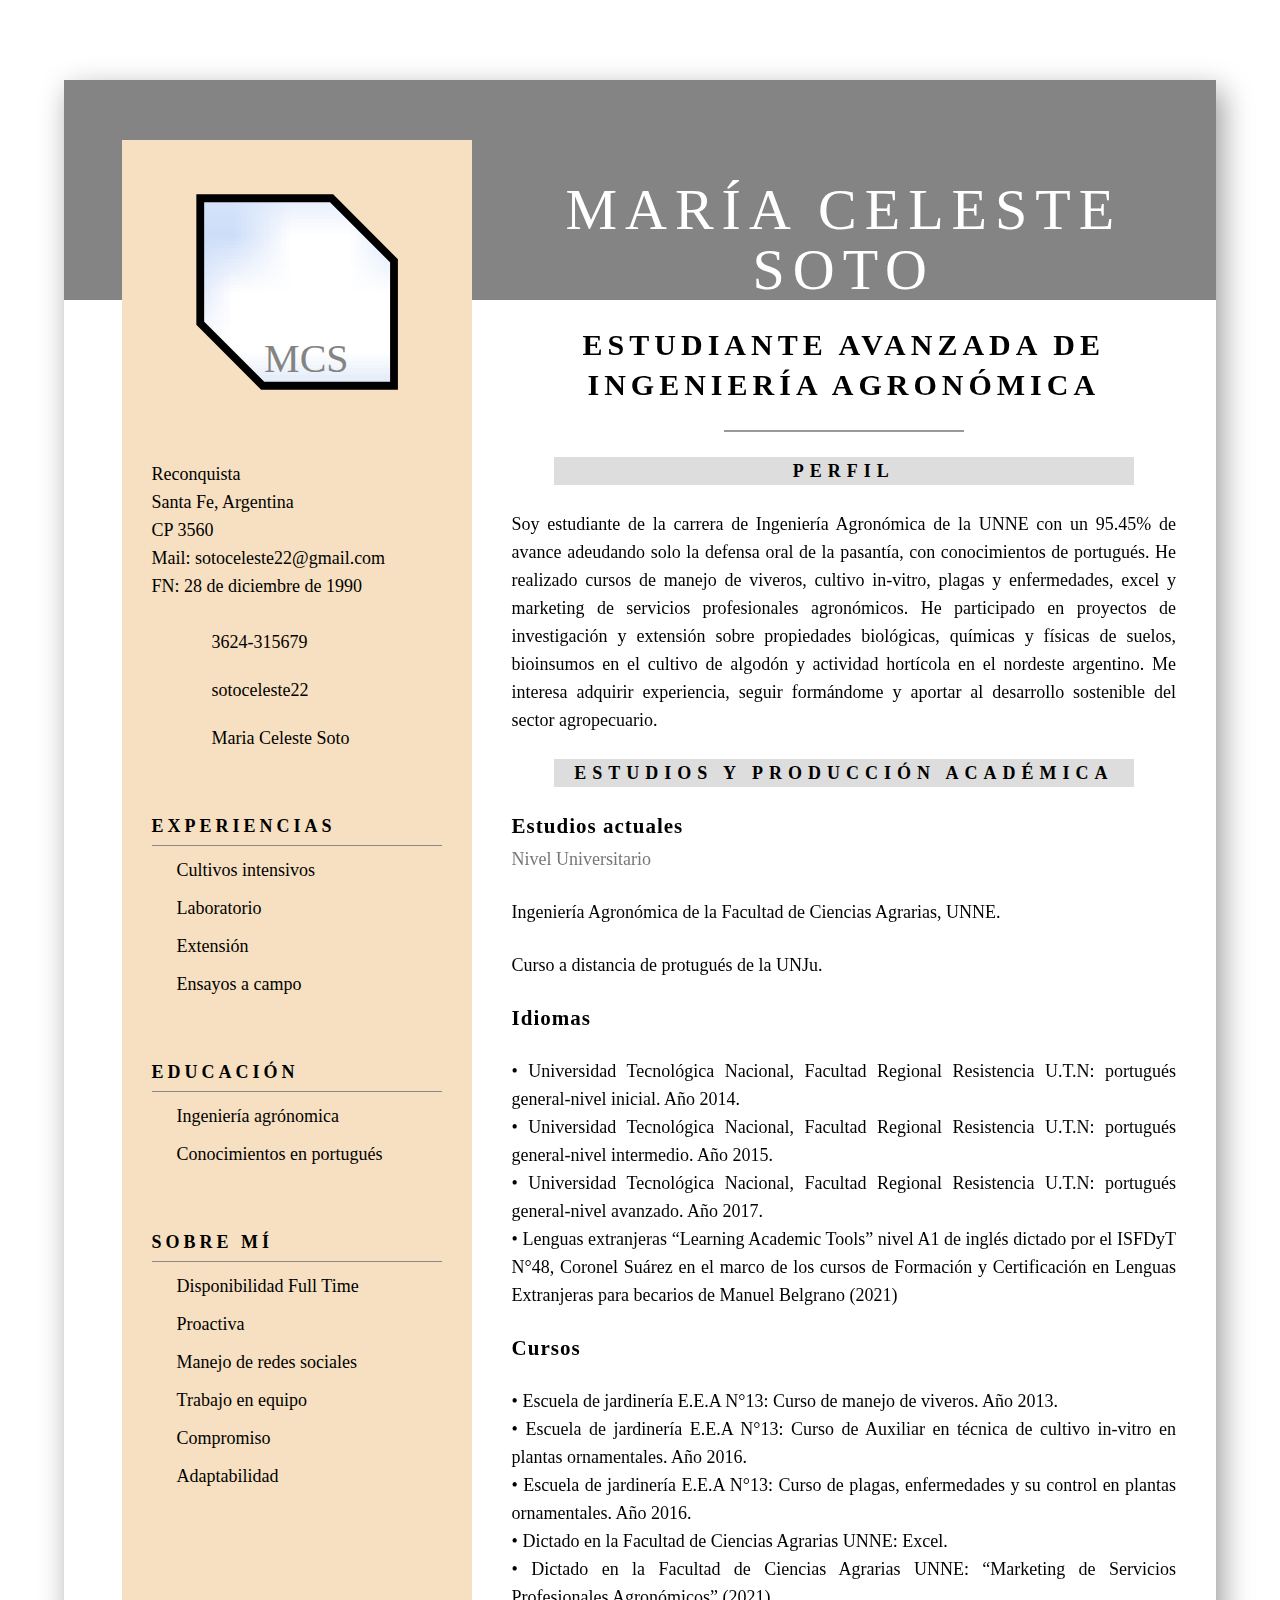
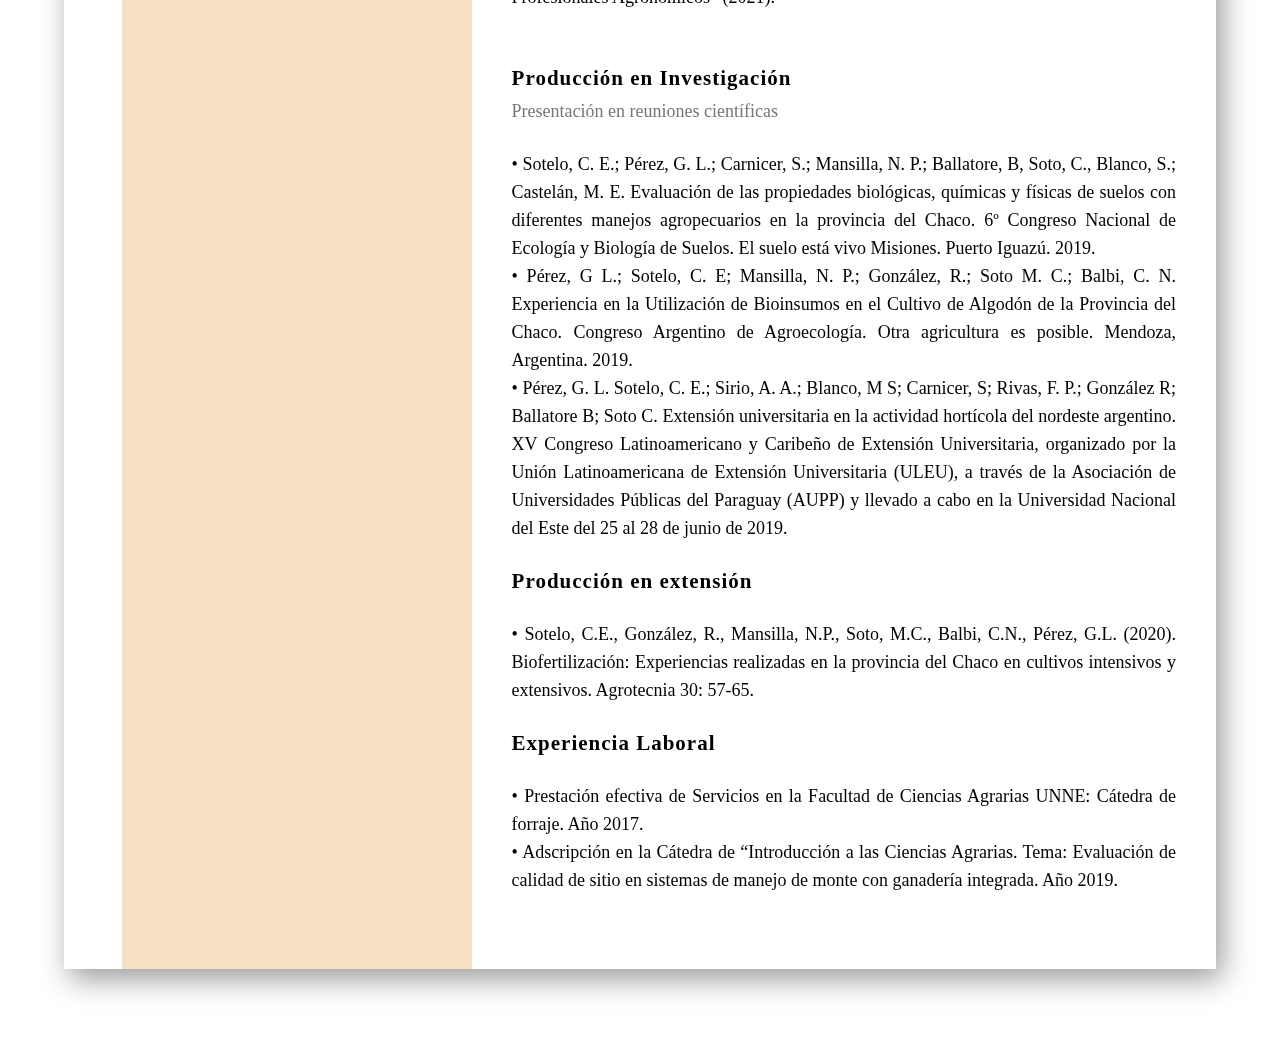
==== index.html @ 14b6e892 "Carga de archivos al repositorio" ====
<!DOCTYPE html>
<!-- saved from url=(0091)https://cdpn.io/cpe/boomboom/index.html?key=index.html-66de5058-b0e8-3764-710e-65d7d4d9cc1a -->
<html lang="en" class=""><head><meta http-equiv="Content-Type" content="text/html; charset=UTF-8">

  
  <title>CV Soto Celeste</title>

  <meta name="robots" content="noindex">

  <link rel="shortcut icon" type="image/x-icon" href="https://cdn1.iconfinder.com/data/icons/provincial-electricity-authority-2/64/engineering_helmet_engineer_profession_construction_and_tools-256.png">
  <link rel="mask-icon" href="https://cpwebassets.codepen.io/assets/favicon/logo-pin-b4b4269c16397ad2f0f7a01bcdf513a1994f4c94b8af2f191c09eb0d601762b1.svg" color="#111">
  <link rel="canonical" href="https://codepen.io/mavrK/pen/PzGvdJ">

  
  
<link rel="stylesheet" href="./reset.min.css">

  <style id="INLINE_PEN_STYLESHEET_ID">
    * {
  box-sizing: border-box;
  transition: 0.35s ease;
}
.rela-block {
  display: block;
  position: relative;
  margin: auto;
  top: ;
  left: ;
  right: ;
  bottom: ;
}
.rela-inline {
  display: inline-block;
  position: relative;
  margin: auto;
  top: ;
  left: ;
  right: ;
  bottom: ;
}
.floated {
  display: inline-block;
  position: relative;
  margin: false;
  top: ;
  left: ;
  right: ;
  bottom: ;
  float: left;
}
.abs-center {
  display: false;
  position: absolute;
  margin: false;
  top: 50%;
  left: 50%;
  right: false;
  bottom: false;
  transform: translate(-50%, -50%);
  text-align: center;
  width: 88%;
}
body {
  font-family: 'Open Sans';
  font-size: 18px;
  letter-spacing: 0px;
  font-weight: 400;
  line-height: 28px;
  background: url("http://kingofwallpapers.com/leaves/leaves-016.jpg") right no-repeat;
  background-size: cover;
}
body:before {
  content: "";
  display: false;
  position: fixed;
  margin: 0;
  top: 0;
  left: 0;
  right: 0;
  bottom: 0;
  background-color: rgba(255,255,255,0.92);
}
.caps {
  text-transform: uppercase;
}
.justified {
  text-align: justify;
}
p.light {
  color: #777;
}
h2 {
  font-family: 'Open Sans';
  font-size: 30px;
  letter-spacing: 5px;
  font-weight: 600;
  line-height: 40px;
  color: #000;
}
h3 {
  font-family: 'Open Sans';
  font-size: 21px;
  letter-spacing: 1px;
  font-weight: 600;
  line-height: 28px;
  color: #000;
}
.page {
  width: 90%;
  max-width: 1200px;
  margin: 80px auto;
  background-color: #fff;
  box-shadow: 6px 10px 28px 0px rgba(0,0,0,0.4);
}
.top-bar {
  height: 220px;
  background-color: #848484;
  color: #fff;
}
.name {
  display: false;
  position: absolute;
  margin: false;
  top: false;
  left: calc(350px + 5%);
  right: 0;
  bottom: 0;
  height: 120px;
  text-align: center;
  font-family: 'Raleway';
  font-size: 58px;
  letter-spacing: 8px;
  font-weight: 100;
  line-height: 60px;
}
.name div {
  width: 94%;
}
.side-bar {
  display: false;
  position: absolute;
  margin: false;
  top: 60px;
  left: 5%;
  right: false;
  bottom: 0;
  width: 350px;
  background-color: #f7e0c1;
  padding: 320px 30px 50px;
}
.mugshot {
  display: false;
  position: absolute;
  margin: false;
  top: 50px;
  left: 70px;
  right: false;
  bottom: false;
  height: 210px;
  width: 210px;
}
.mugshot .logo {
  margin: -23px;
}
.logo {
  display: false;
  position: absolute;
  margin: false;
  top: 0;
  left: 0;
  right: false;
  bottom: false;
  z-index: 100;
  margin: 0;
  color: #000;
  height: 250px;
  width: 250px;
}
.logo .logo-svg {
  height: 100%;
  width: 100%;
  stroke: #000;
  cursor: pointer;
}
.logo .logo-text {
  display: false;
  position: absolute;
  margin: false;
  top: 65%;
  left: ;
  right: 28%;
  bottom: ;
  cursor: pointer;
  font-family: "Montserrat";
  font-size: 40px;
  letter-spacing: 0px;
  font-weight: 400;
  line-height: 58.333333333333336px;
  color:#848484;
}
.social {
  padding-left: 60px;
  margin-bottom: 20px;
  cursor: pointer;
}
.social:before {
  content: "";
  display: false;
  position: absolute;
  margin: false;
  top: -4px;
  left: 10px;
  right: false;
  bottom: false;
  height: 35px;
  width: 35px;
  background-size: cover !important;
}
.social.instagram:before {
  background: url("https://cdn4.iconfinder.com/data/icons/picons-social/57/38-instagram-2-256.png") center no-repeat;
}
.social.WhatsApp:before {
  background: url("https://cdn4.iconfinder.com/data/icons/picons-social/57/23-whatsapp-2-256.png") center no-repeat;
}
.social.linked-in:before {
  background: url("https://cdn3.iconfinder.com/data/icons/picons-social/57/11-linkedin-256.png") center no-repeat;
}
.side-header {
  font-family: 'Open Sans';
  font-size: 18px;
  letter-spacing: 4px;
  font-weight: 600;
  line-height: 28px;
  margin: 60px auto 10px;
  padding-bottom: 5px;
  border-bottom: 1px solid #888;
}
.list-thing {
  padding-left: 25px;
  margin-bottom: 10px;
}
.content-container {
  margin-right: 0;
  width: calc(95% - 350px);
  padding: 25px 40px 50px;
}
.content-container > * {
  margin: 0 auto 25px;
}
.content-container > h3 {
  margin: 0 auto 5px;
}
.content-container > p.long-margin {
  margin: 0 auto 50px;
}
.title {
  width: 80%;
  text-align: center;
}
.separator {
  width: 240px;
  height: 2px;
  background-color: #999;
}
.greyed {
  background-color: #ddd;
  width: 100%;
  max-width: 580px;
  text-align: center;
  font-family: 'Open Sans';
  font-size: 18px;
  letter-spacing: 6px;
  font-weight: 600;
  line-height: 28px;
}
@media screen and (max-width: 1150px) {
  .name {
    color: #fff;
    font-family: 'Raleway';
    font-size: 38px;
    letter-spacing: 6px;
    font-weight: 100;
    line-height: 48px;
  }
}

  </style>

  
<script src="./iframeConsoleRunner-6bce046e7128ddf9391ccf7acbecbf7ce0cbd7b6defbeb2e217a867f51485d25.js.descarga"></script>
<script src="./iframeRefreshCSS-44fe83e49b63affec96918c9af88c0d80b209a862cf87ac46bc933074b8c557d.js.descarga"></script>
<script src="./iframeRuntimeErrors-4f205f2c14e769b448bcf477de2938c681660d5038bc464e3700256713ebe261.js.descarga"></script>
</head>

<body>
  <!-- FONTS -->
<link href="./css" rel="stylesheet" type="text/css">
<link href="./css(1)" rel="stylesheet" type="text/css">
<link href="./css(2)" rel="stylesheet" type="text/css">

<!-- PAGE STUFF -->
<div class="rela-block page">
    <div class="rela-block top-bar">
        <div class="caps name"><div class="abs-center">María Celeste Soto</div></div>
    </div>
    <div class="side-bar">
        <div class="mugshot">
            <div class="logo">
                <svg viewBox="0 0 80 80" class="rela-block logo-svg">
                  <defs>
                    <!-- Shared path definition for both the clip path and the rendered frame -->
                    <path id="frame-path" d="M 10 10 L 52 10 L 72 30 L 72 70 L 30 70 L 10 50 Z" stroke-width="2.5" fill="none"></path>
                    
                    <!-- Clipping path used to trim unwanted parts of the image -->
                    <clipPath id="frame-clip">
                      <use xlink:href="#frame-path"/>
                    </clipPath>
                  </defs>                                    
                  <image xlink:href="https://lh3.googleusercontent.com/pw/AIL4fc_VCGMLMxO91oIY7ipNr3IX1RSGof-NWBEEXBBclyxEpnQohpBBoKDKeJiX0Zosqd-iY9bjq92kySRo_44Vyw8hzIs9rQaY6sordCReHBe0UpFfBoItEORDHcNeMznGfMvWJ95zpdIHOPg_yZb9r0kubQ=w833-h625-s-no?authuser=0"
                  x="-45" y="-25" width="260" height="260"
                  preserveAspectRatio="xMidYMid slice"
                  clip-path="url(#frame-clip)"/>

                  <!-- Draw the frame on top of the image -->
                  <use xlink:href="#frame-path" class="frame"/>
                  
                                                                                                                 
                </svg>                
                <p class="logo-text">MCS</p>
            </div>
        </div>
        <p>Reconquista</p>
        <p>Santa Fe, Argentina</p>
        <p>CP 3560</p>
        <p>Mail: sotoceleste22@gmail.com</p>
        <p>FN: 28 de diciembre de 1990</p><br>
        <p class="rela-block social WhatsApp">3624-315679</p>
        <p class="rela-block social instagram">sotoceleste22</p>
        <p class="rela-block social linked-in">Maria Celeste Soto</p>
        <p class="rela-block caps side-header">Experiencias</p>
        <p class="rela-block list-thing">Cultivos intensivos</p>
        <p class="rela-block list-thing">Laboratorio</p>
        <p class="rela-block list-thing">Extensión</p>
        <p class="rela-block list-thing">Ensayos a campo</p>
        <p class="rela-block caps side-header">Educación</p>
        <p class="rela-block list-thing">Ingeniería agrónomica</p>
        <p class="rela-block list-thing">Conocimientos en portugués</p>
        <p class="rela-block caps side-header">Sobre mí</p>
        <p class="rela-block list-thing">Disponibilidad Full Time</p>
        <p class="rela-block list-thing">Proactiva</p>
        <p class="rela-block list-thing">Manejo de redes sociales</p>
        <p class="rela-block list-thing">Trabajo en equipo</p>
        <p class="rela-block list-thing">Compromiso</p>
        <p class="rela-block list-thing">Adaptabilidad</p>

    </div>
    <div class="rela-block content-container">
        <h2 class="rela-block caps title">Estudiante avanzada de Ingeniería Agronómica</h2>
        <div class="rela-block separator"></div>
        <div class="rela-block caps greyed">Perfil</div>
        <p class="justified">Soy estudiante de la carrera de Ingeniería Agronómica de la UNNE con un 95.45% de avance
          adeudando solo la defensa oral de la pasantía, con conocimientos de portugués. He realizado cursos de manejo 
          de viveros, cultivo in-vitro, plagas y enfermedades, excel y marketing de servicios profesionales agronómicos. 
          He participado en proyectos de investigación y extensión sobre propiedades biológicas, químicas y físicas 
          de suelos, bioinsumos en el cultivo de algodón y actividad hortícola en el nordeste argentino. 
          Me interesa adquirir experiencia, seguir formándome y aportar al 
          desarrollo sostenible del sector agropecuario. </p>
        <div class="rela-block caps greyed">Estudios y producción académica</div>

               
        <h3>Estudios actuales</h3>
        <p class="light">Nivel Universitario</p>
        <p class="justified">Ingeniería Agronómica de la  Facultad de Ciencias Agrarias, UNNE.</p>
        <p class="justified">Curso a distancia de protugués de la UNJu.</p>
        
        <h3>Idiomas</h3>
        <p class="light"></p>
        <p class="justified">• Universidad Tecnológica Nacional, Facultad Regional Resistencia U.T.N: portugués general-nivel inicial. Año 2014.<br>
          • Universidad Tecnológica Nacional, Facultad Regional Resistencia U.T.N: portugués general-nivel intermedio. Año 2015.<br>
          • Universidad Tecnológica Nacional, Facultad Regional Resistencia U.T.N: portugués general-nivel avanzado. Año 2017.<br>
          • Lenguas extranjeras “Learning Academic Tools” nivel A1 de inglés dictado por el ISFDyT N°48, Coronel Suárez en el 
          marco de los cursos de Formación y Certificación en Lenguas Extranjeras para becarios de Manuel Belgrano (2021)</p>

        <h3>Cursos</h3>
        <p class="light"></p>
        <p class="justified">• Escuela de jardinería E.E.A N°13: Curso de manejo de viveros. Año 2013. <br>
          • Escuela de jardinería E.E.A N°13: Curso de Auxiliar en técnica de cultivo in-vitro en plantas ornamentales. Año 2016. <br>
          • Escuela de jardinería E.E.A N°13: Curso de plagas, enfermedades y su control en plantas ornamentales. Año 2016. <br>
          •  Dictado en la Facultad de Ciencias Agrarias UNNE: Excel.<br>
          • Dictado en la Facultad de Ciencias Agrarias UNNE: “Marketing de Servicios Profesionales Agronómicos” (2021).<br><br>
          </p>
        <h3>Producción en Investigación</h3>
        <p class="light">Presentación en reuniones científicas</p>
        <p class="justified">• Sotelo, C. E.; Pérez, G. L.; Carnicer, S.; Mansilla, N. P.; Ballatore, B, <b>Soto, C.</b>, Blanco, S.;
          Castelán, M. E. Evaluación de las propiedades biológicas, químicas y físicas de suelos
          con diferentes manejos agropecuarios en la provincia del Chaco. 6º Congreso Nacional
          de Ecología y Biología de Suelos. El suelo está vivo Misiones. Puerto Iguazú. 2019. <br>
          
          • Pérez, G L.; Sotelo, C. E; Mansilla, N. P.; González, R.; <strong>Soto M. C.</strong>; Balbi, C. N. Experiencia
          en la Utilización de Bioinsumos en el Cultivo de Algodón de la Provincia del Chaco.
          Congreso Argentino de Agroecología. Otra agricultura es posible. Mendoza, Argentina.
          2019. <br>

          • Pérez, G. L. Sotelo, C. E.; Sirio, A. A.; Blanco, M S; Carnicer, S; Rivas, F. P.; González R;
          Ballatore B; <b>Soto C</b>. Extensión universitaria en la actividad hortícola del nordeste
          argentino. XV Congreso Latinoamericano y Caribeño de Extensión Universitaria,
          organizado por la Unión Latinoamericana de Extensión Universitaria (ULEU), a través
          de la Asociación de Universidades Públicas del Paraguay (AUPP) y llevado a cabo en la
          Universidad Nacional del Este del 25 al 28 de junio de 2019. <br>
          
        </p>
        <h3>Producción en extensión</h3>
        <p class="light"></p>
        <p class="justified">

          • Sotelo, C.E., González, R., Mansilla, N.P., <b>Soto, M.C.</b>, Balbi, C.N., Pérez, G.L. (2020).
           Biofertilización: Experiencias realizadas en la provincia del Chaco en cultivos intensivos 
           y extensivos. Agrotecnia 30: 57-65.
        </p>

        <h3>Experiencia Laboral</h3>
        <p class="light"></p>
        <p class="justified">• Prestación efectiva de Servicios en la Facultad de Ciencias Agrarias UNNE: 
          Cátedra de forraje. Año 2017. <br>
          • Adscripción en la Cátedra de “Introducción a las Ciencias Agrarias. 
          Tema: Evaluación de calidad de sitio en sistemas de manejo de monte con ganadería integrada. Año 2019.
        </p>
    </div>
</div>
  
<script src="./stopExecutionOnTimeout-2c7831bb44f98c1391d6a4ffda0e1fd302503391ca806e7fcc7b9b87197aec26.js.descarga"></script>
<script src="./jquery-2.2.4.min.js.descarga"></script>
  <script src="./pen.js.descarga" crossorigin=""></script>


</body></html>
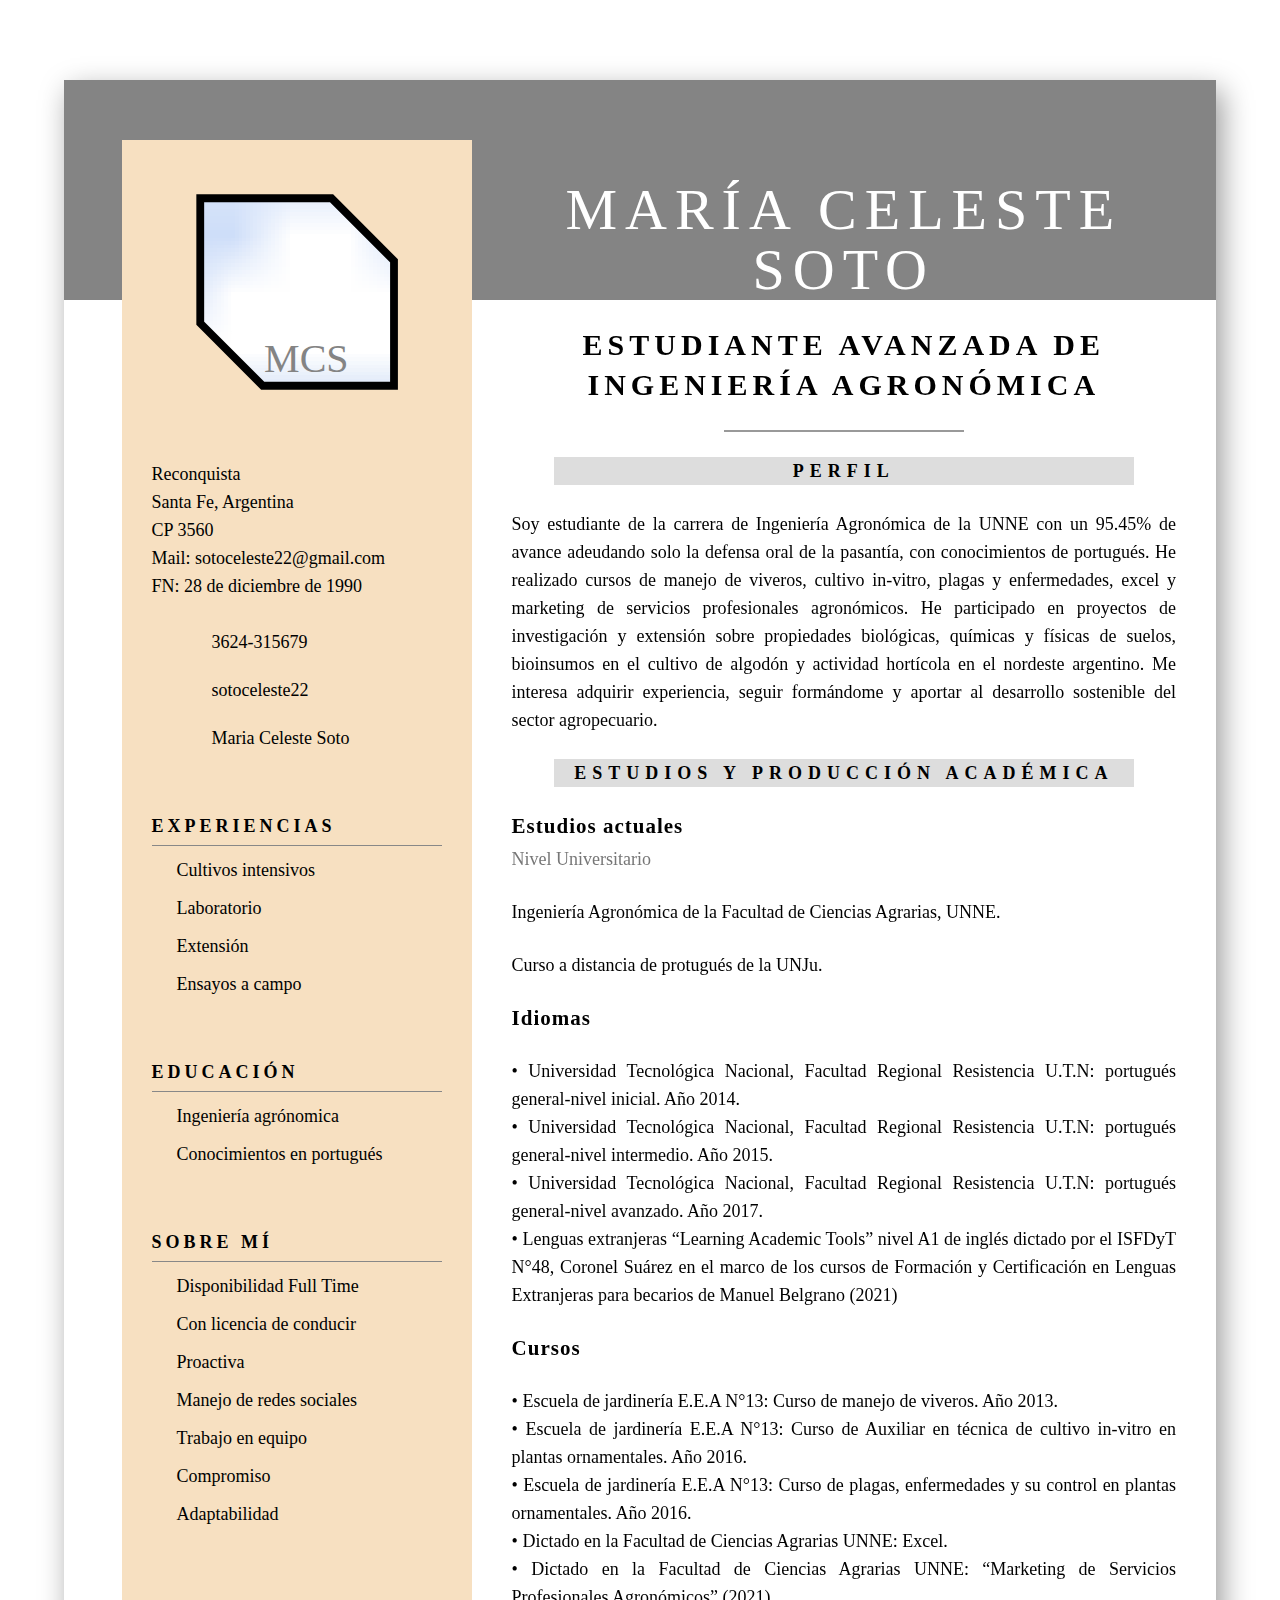
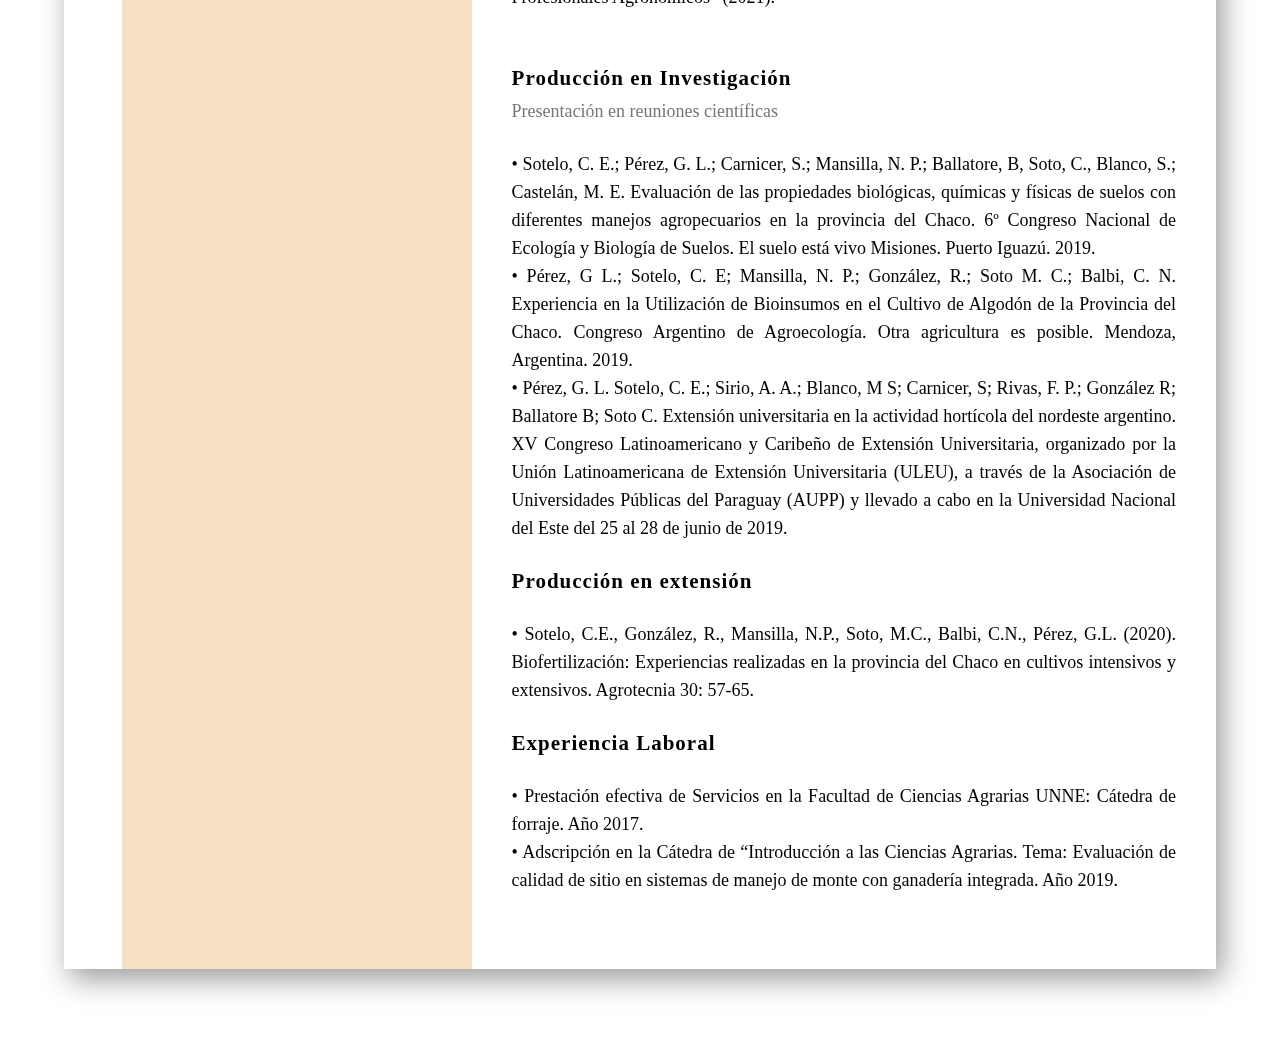
==== commit e5bc715c: "Update index.html" ====
--- a/index.html
+++ b/index.html
@@ -347,6 +347,7 @@
         <p class="rela-block list-thing">Conocimientos en portugués</p>
         <p class="rela-block caps side-header">Sobre mí</p>
         <p class="rela-block list-thing">Disponibilidad Full Time</p>
+        <p class="rela-block list-thing">Con licencia de conducir</p>
         <p class="rela-block list-thing">Proactiva</p>
         <p class="rela-block list-thing">Manejo de redes sociales</p>
         <p class="rela-block list-thing">Trabajo en equipo</p>
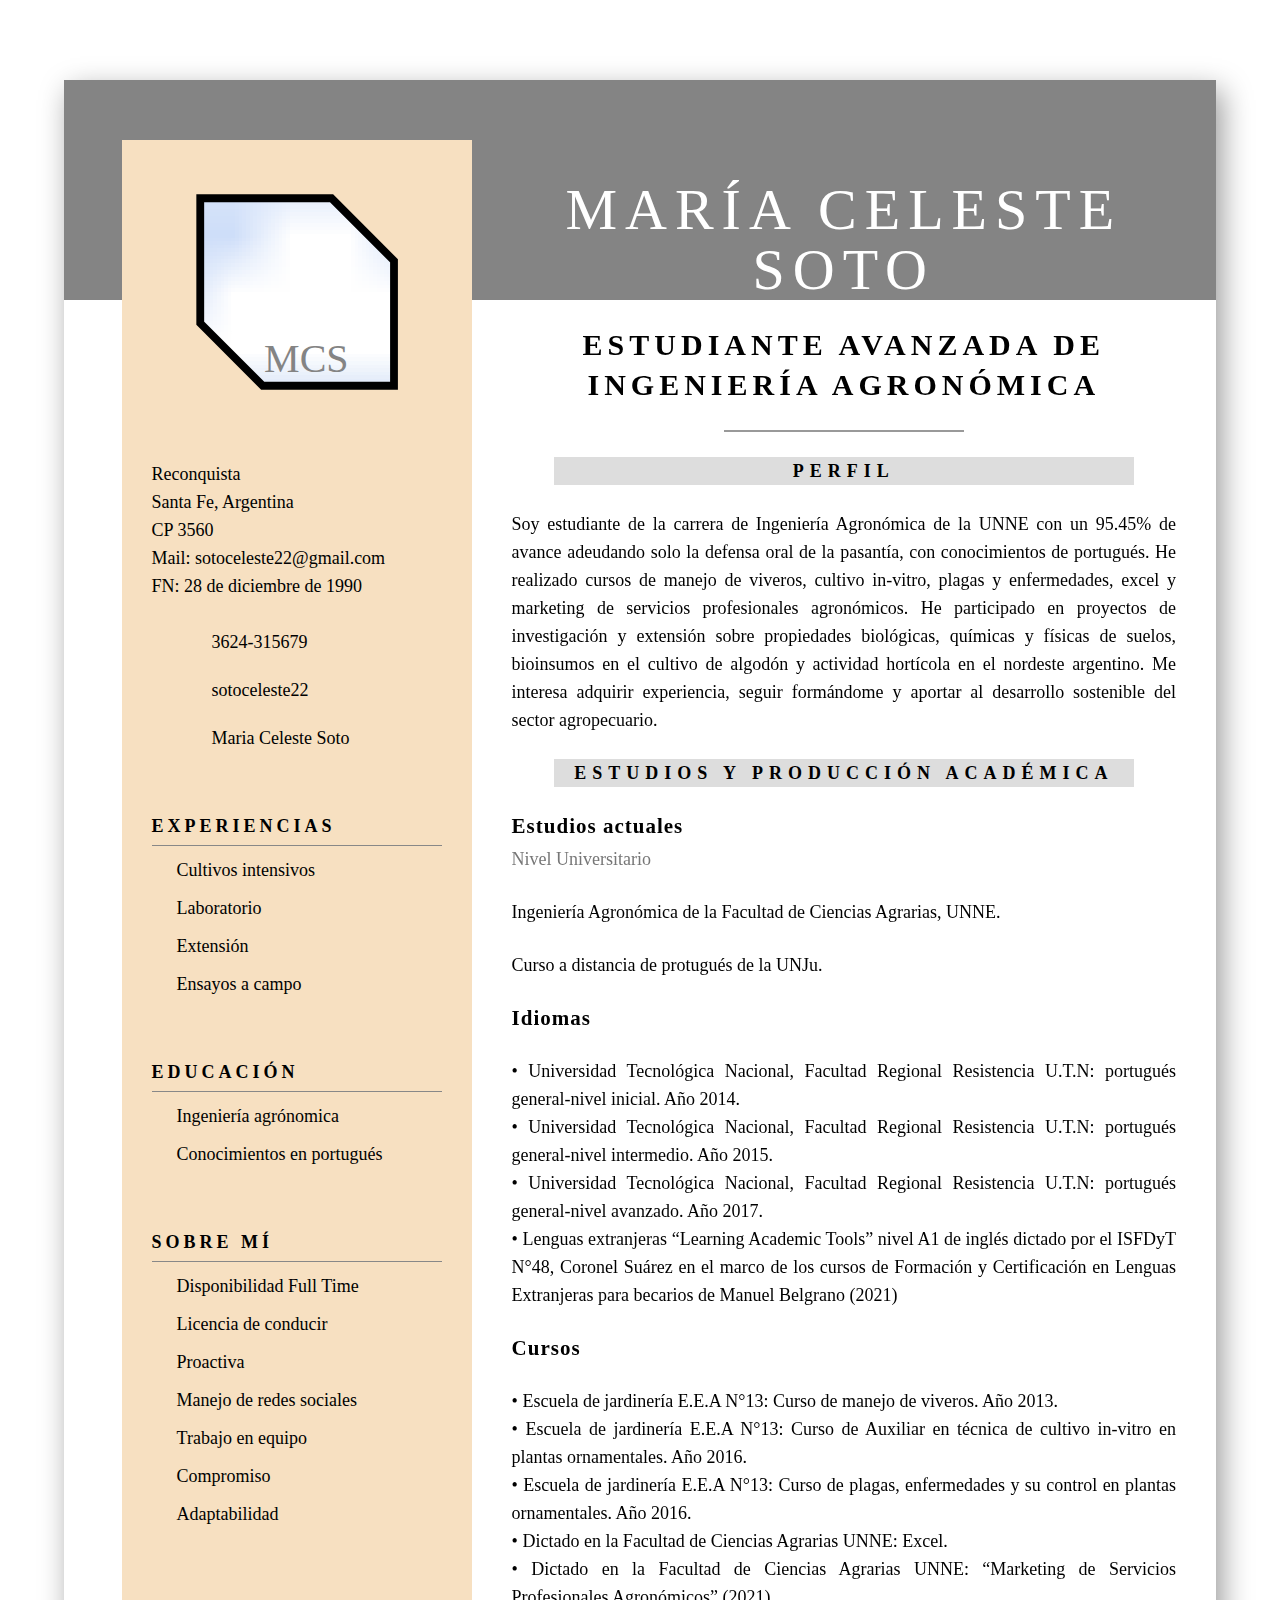
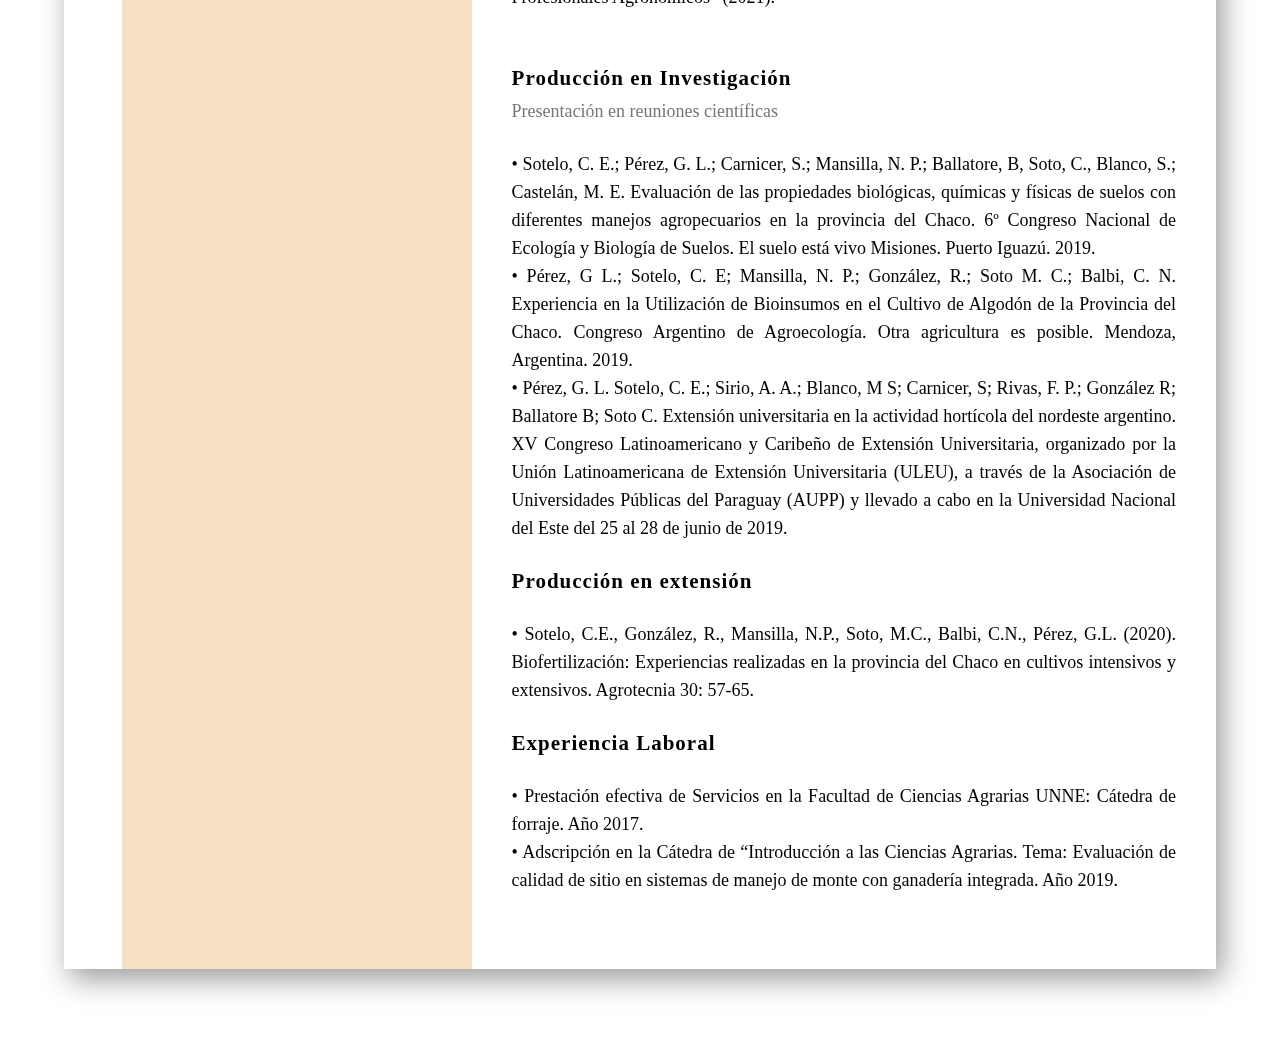
==== commit 0ff763ba: "Update index.html" ====
--- a/index.html
+++ b/index.html
@@ -347,7 +347,7 @@
         <p class="rela-block list-thing">Conocimientos en portugués</p>
         <p class="rela-block caps side-header">Sobre mí</p>
         <p class="rela-block list-thing">Disponibilidad Full Time</p>
-        <p class="rela-block list-thing">Con licencia de conducir</p>
+        <p class="rela-block list-thing">Licencia de conducir</p>
         <p class="rela-block list-thing">Proactiva</p>
         <p class="rela-block list-thing">Manejo de redes sociales</p>
         <p class="rela-block list-thing">Trabajo en equipo</p>
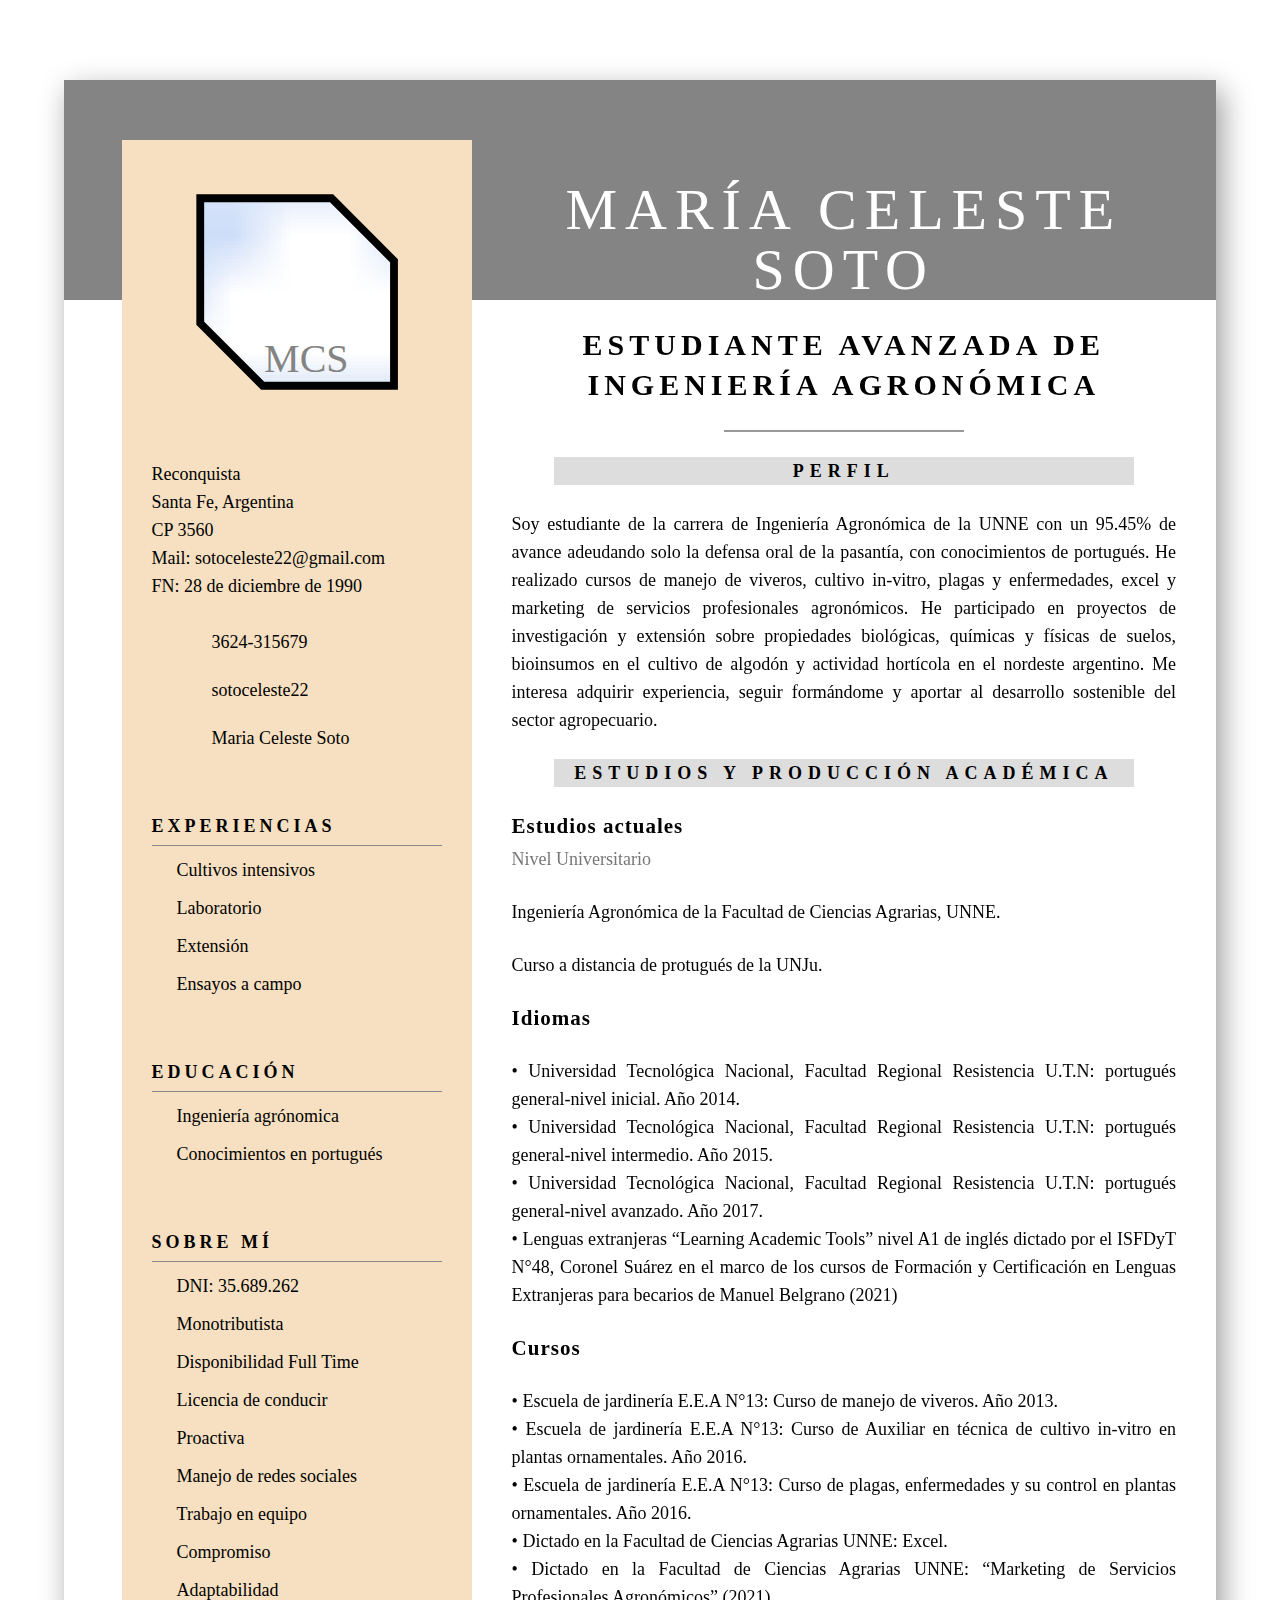
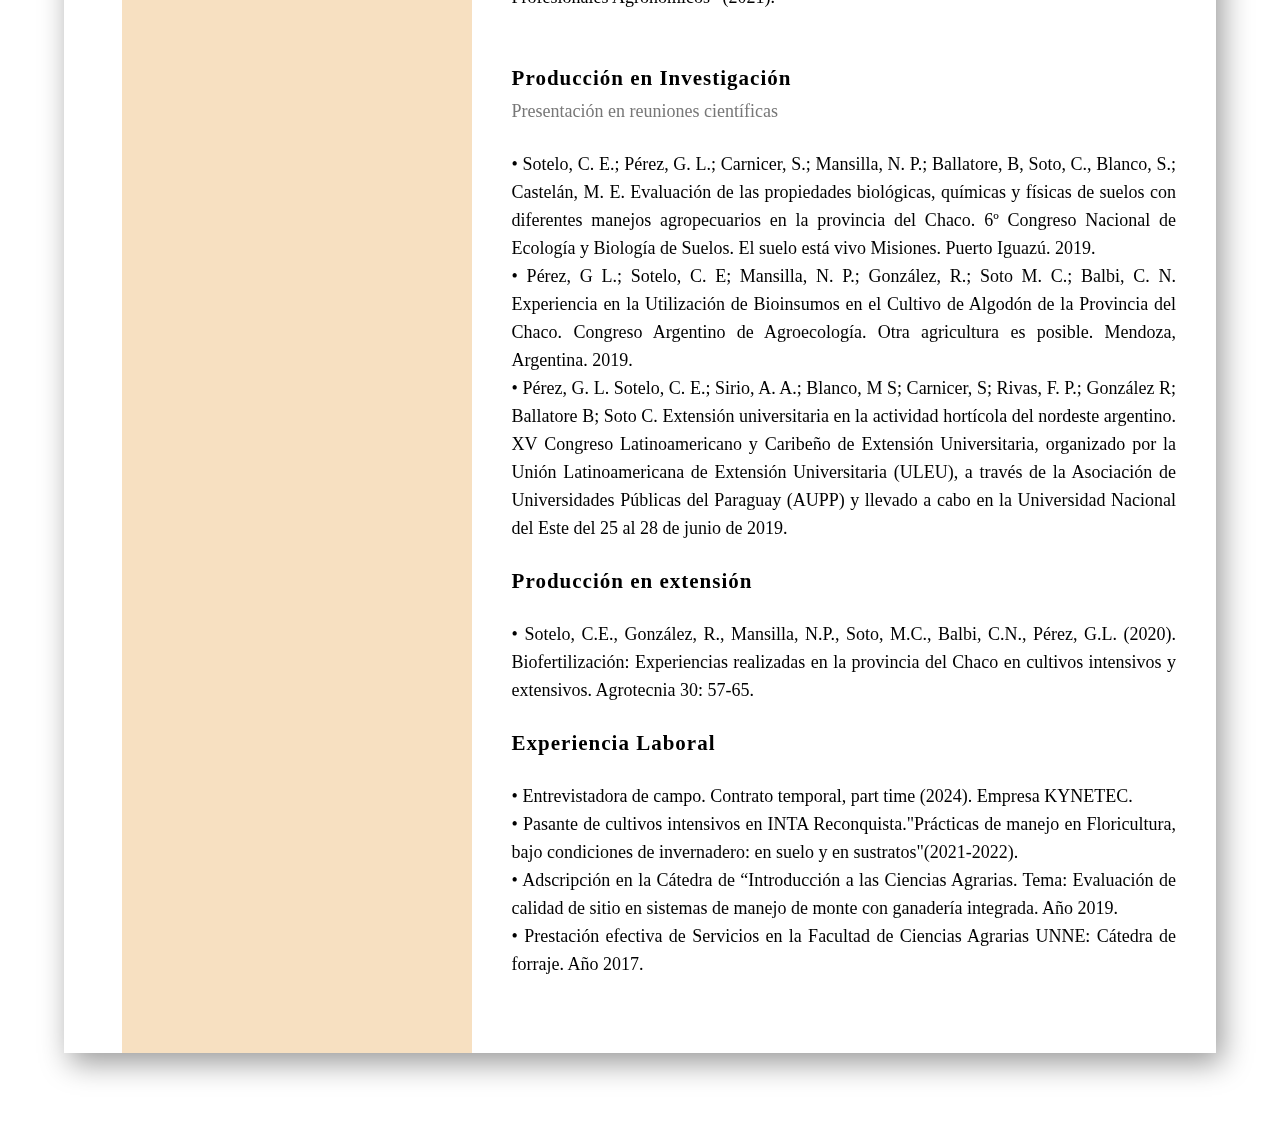
==== commit df92ea9c: "Update sobre mi, experiencia laboral" ====
--- a/index.html
+++ b/index.html
@@ -346,6 +346,8 @@
         <p class="rela-block list-thing">Ingeniería agrónomica</p>
         <p class="rela-block list-thing">Conocimientos en portugués</p>
         <p class="rela-block caps side-header">Sobre mí</p>
+        <p class="rela-block list-thing">DNI: 35.689.262</p>
+        <p class="rela-block list-thing">Monotributista</p>
         <p class="rela-block list-thing">Disponibilidad Full Time</p>
         <p class="rela-block list-thing">Licencia de conducir</p>
         <p class="rela-block list-thing">Proactiva</p>
@@ -421,10 +423,14 @@
 
         <h3>Experiencia Laboral</h3>
         <p class="light"></p>
-        <p class="justified">• Prestación efectiva de Servicios en la Facultad de Ciencias Agrarias UNNE: 
-          Cátedra de forraje. Año 2017. <br>
+        <p class="justified">
+          • Entrevistadora de campo. Contrato temporal, part time (2024). Empresa KYNETEC. <br>
+          • Pasante de cultivos intensivos en INTA Reconquista."Prácticas de manejo en Floricultura, 
+          bajo condiciones de invernadero: en suelo y en sustratos"(2021-2022). <br>
           • Adscripción en la Cátedra de “Introducción a las Ciencias Agrarias. 
-          Tema: Evaluación de calidad de sitio en sistemas de manejo de monte con ganadería integrada. Año 2019.
+          Tema: Evaluación de calidad de sitio en sistemas de manejo de monte con ganadería integrada. Año 2019. <br>
+          • Prestación efectiva de Servicios en la Facultad de Ciencias Agrarias UNNE: 
+          Cátedra de forraje. Año 2017.
         </p>
     </div>
 </div>
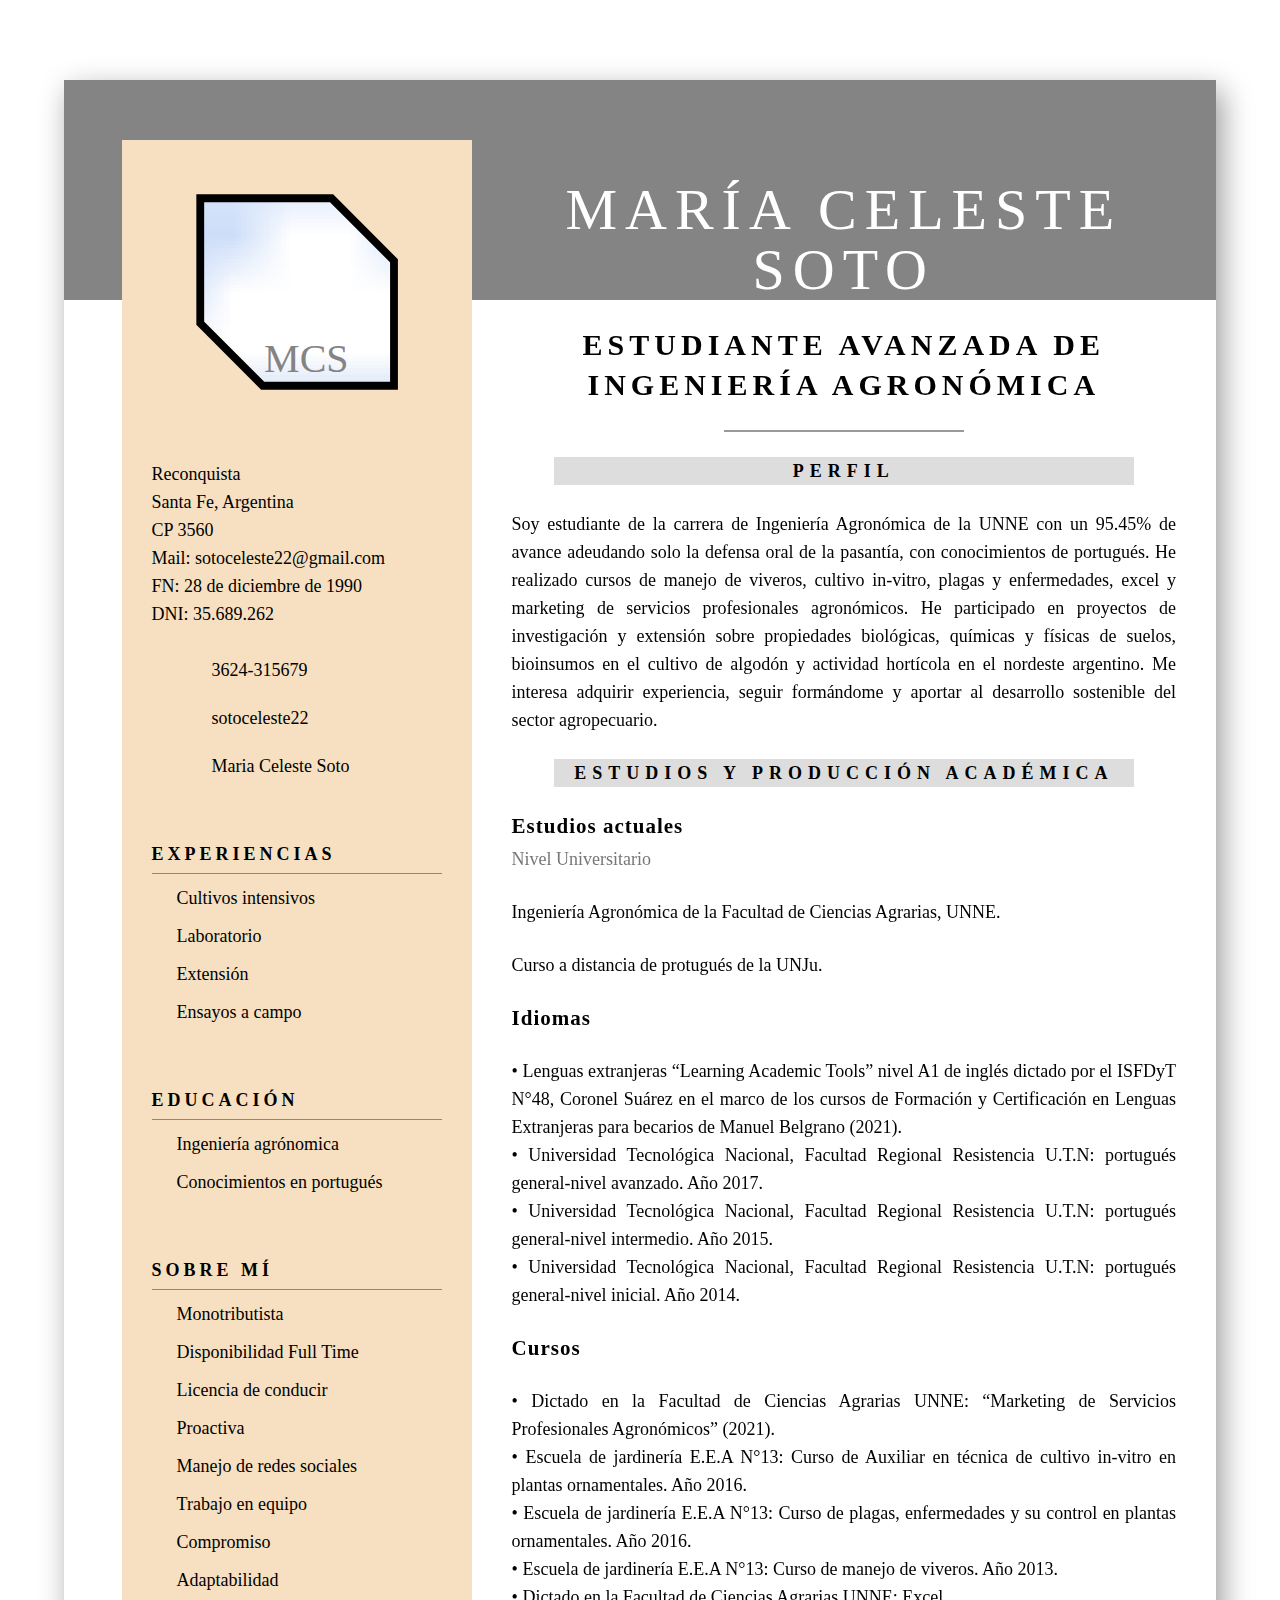
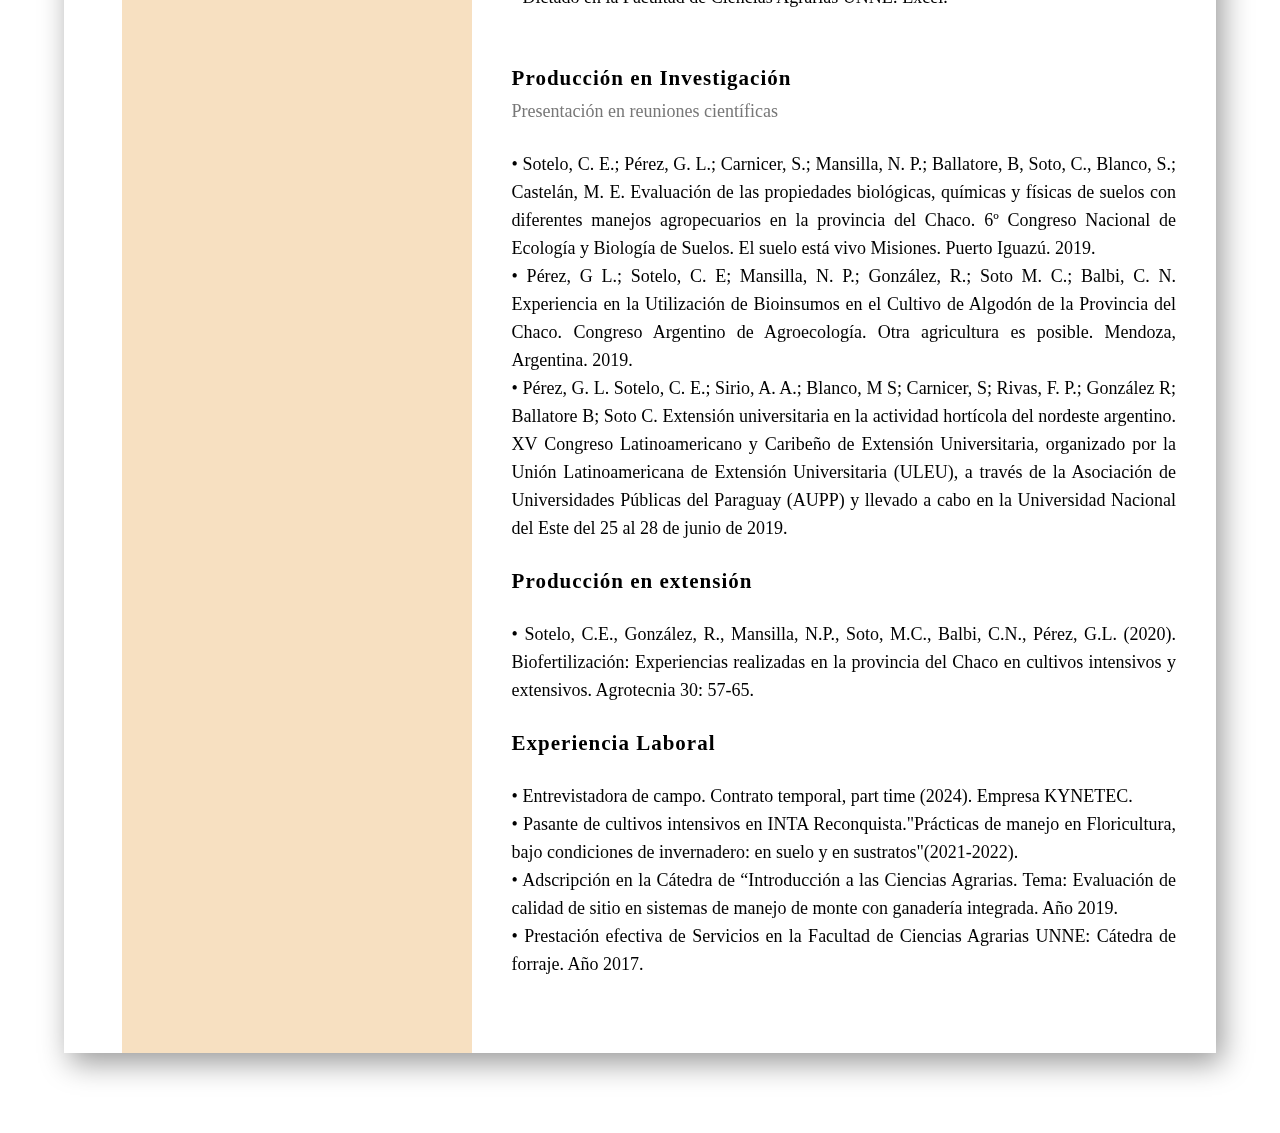
==== commit 93370e80: "ordenado por fecha idioma y cursos" ====
--- a/index.html
+++ b/index.html
@@ -333,7 +333,9 @@
         <p>Santa Fe, Argentina</p>
         <p>CP 3560</p>
         <p>Mail: sotoceleste22@gmail.com</p>
-        <p>FN: 28 de diciembre de 1990</p><br>
+        <p>FN: 28 de diciembre de 1990</p>        
+        <p>DNI: 35.689.262</p><br>
+        
         <p class="rela-block social WhatsApp">3624-315679</p>
         <p class="rela-block social instagram">sotoceleste22</p>
         <p class="rela-block social linked-in">Maria Celeste Soto</p>
@@ -346,7 +348,6 @@
         <p class="rela-block list-thing">Ingeniería agrónomica</p>
         <p class="rela-block list-thing">Conocimientos en portugués</p>
         <p class="rela-block caps side-header">Sobre mí</p>
-        <p class="rela-block list-thing">DNI: 35.689.262</p>
         <p class="rela-block list-thing">Monotributista</p>
         <p class="rela-block list-thing">Disponibilidad Full Time</p>
         <p class="rela-block list-thing">Licencia de conducir</p>
@@ -378,20 +379,23 @@
         
         <h3>Idiomas</h3>
         <p class="light"></p>
-        <p class="justified">• Universidad Tecnológica Nacional, Facultad Regional Resistencia U.T.N: portugués general-nivel inicial. Año 2014.<br>
+        <p class="justified">
+          • Lenguas extranjeras “Learning Academic Tools” nivel A1 de inglés dictado por el ISFDyT N°48, Coronel Suárez en el 
+          marco de los cursos de Formación y Certificación en Lenguas Extranjeras para becarios de Manuel Belgrano (2021).<br>
+          • Universidad Tecnológica Nacional, Facultad Regional Resistencia U.T.N: portugués general-nivel avanzado. Año 2017.<br>          
           • Universidad Tecnológica Nacional, Facultad Regional Resistencia U.T.N: portugués general-nivel intermedio. Año 2015.<br>
-          • Universidad Tecnológica Nacional, Facultad Regional Resistencia U.T.N: portugués general-nivel avanzado. Año 2017.<br>
-          • Lenguas extranjeras “Learning Academic Tools” nivel A1 de inglés dictado por el ISFDyT N°48, Coronel Suárez en el 
-          marco de los cursos de Formación y Certificación en Lenguas Extranjeras para becarios de Manuel Belgrano (2021)</p>
+          • Universidad Tecnológica Nacional, Facultad Regional Resistencia U.T.N: portugués general-nivel inicial. Año 2014.</p>
 
         <h3>Cursos</h3>
         <p class="light"></p>
-        <p class="justified">• Escuela de jardinería E.E.A N°13: Curso de manejo de viveros. Año 2013. <br>
+        <p class="justified">
+          • Dictado en la Facultad de Ciencias Agrarias UNNE: “Marketing de Servicios Profesionales Agronómicos” (2021).<br>          
           • Escuela de jardinería E.E.A N°13: Curso de Auxiliar en técnica de cultivo in-vitro en plantas ornamentales. Año 2016. <br>
           • Escuela de jardinería E.E.A N°13: Curso de plagas, enfermedades y su control en plantas ornamentales. Año 2016. <br>
-          •  Dictado en la Facultad de Ciencias Agrarias UNNE: Excel.<br>
-          • Dictado en la Facultad de Ciencias Agrarias UNNE: “Marketing de Servicios Profesionales Agronómicos” (2021).<br><br>
+          • Escuela de jardinería E.E.A N°13: Curso de manejo de viveros. Año 2013. <br>
+          •  Dictado en la Facultad de Ciencias Agrarias UNNE: Excel.<br><br>
           </p>
+          
         <h3>Producción en Investigación</h3>
         <p class="light">Presentación en reuniones científicas</p>
         <p class="justified">• Sotelo, C. E.; Pérez, G. L.; Carnicer, S.; Mansilla, N. P.; Ballatore, B, <b>Soto, C.</b>, Blanco, S.;
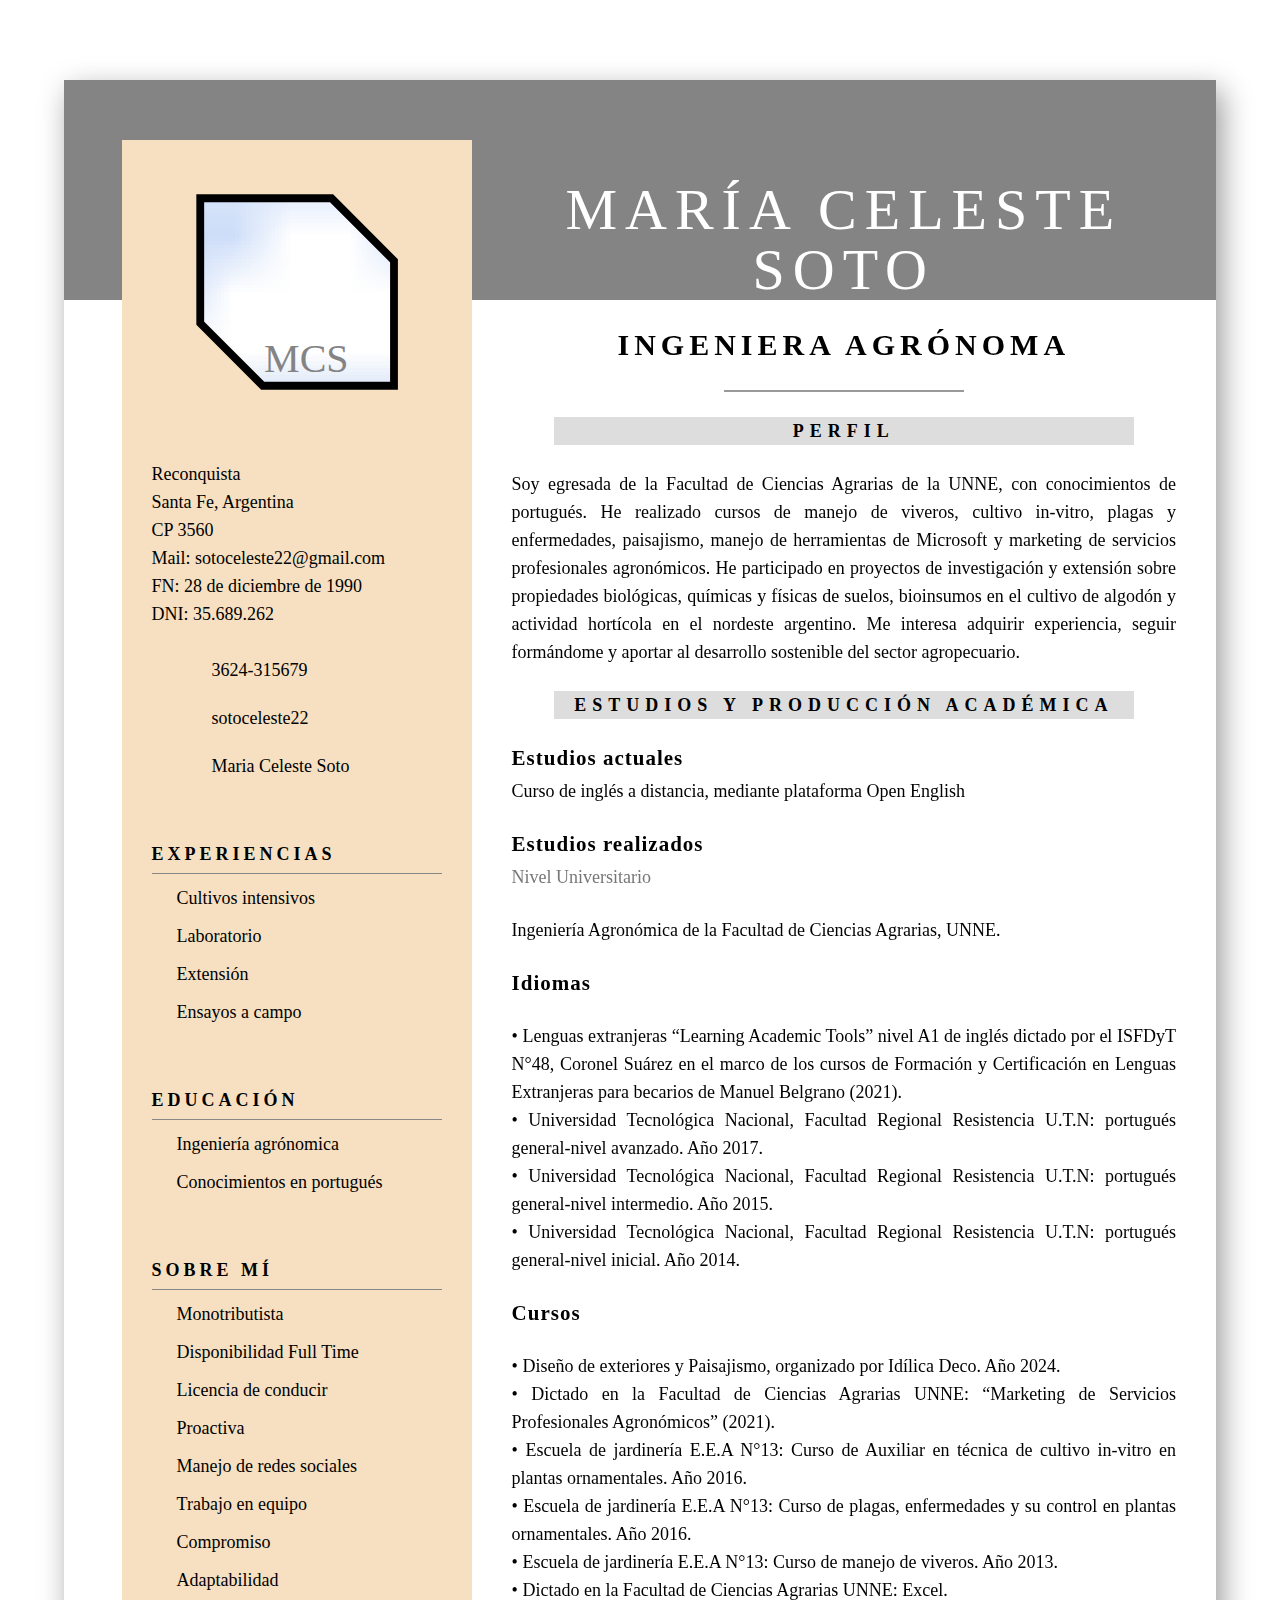
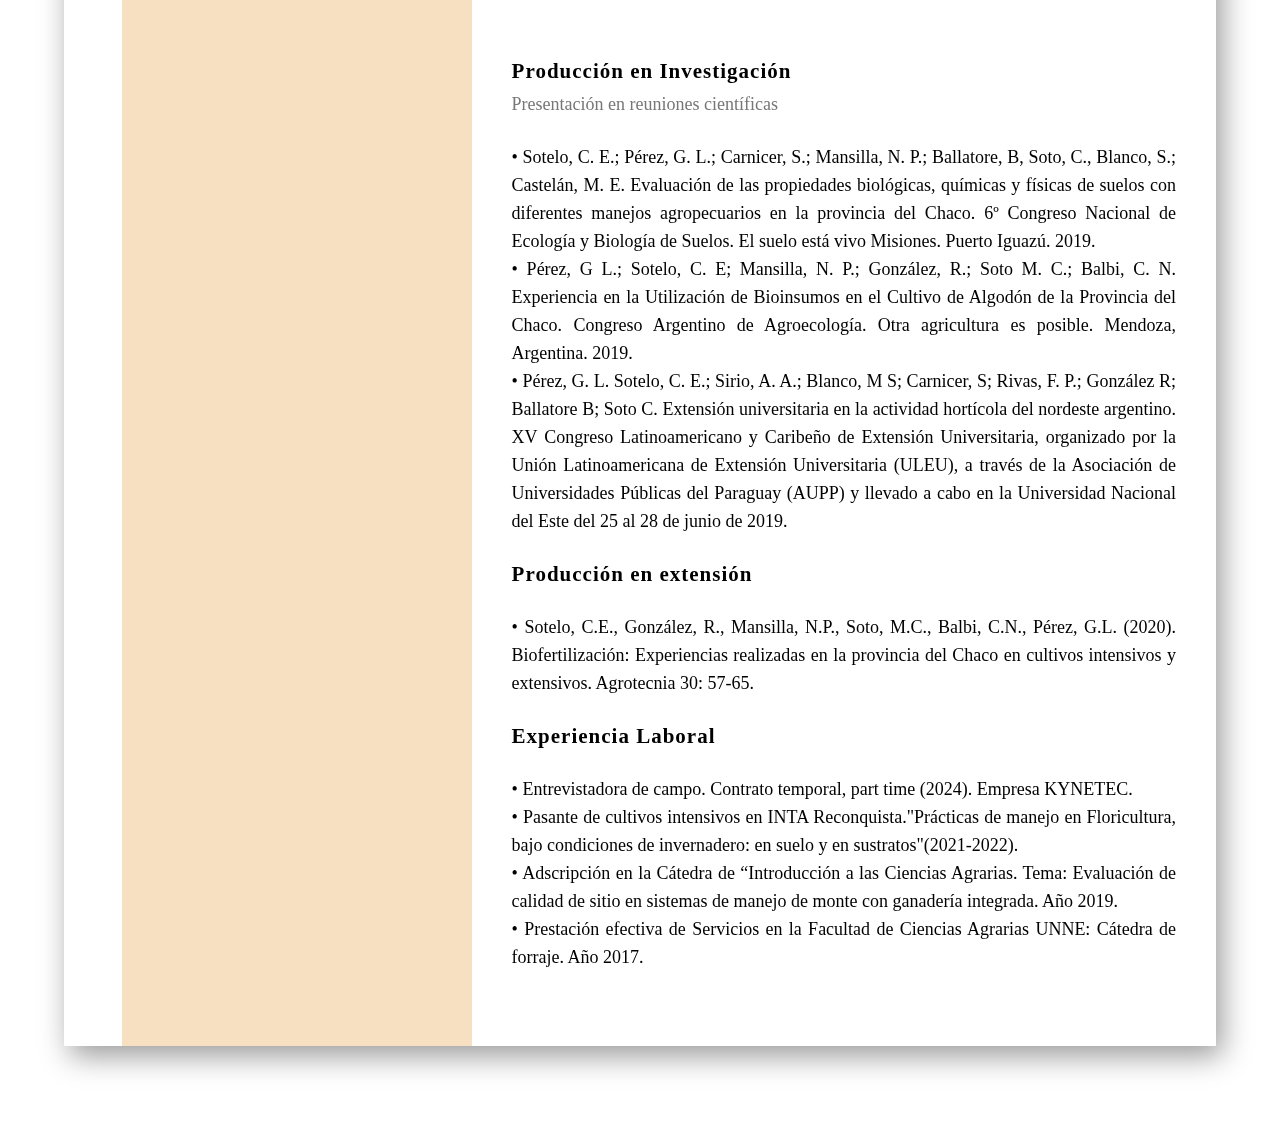
==== commit ba9c265d: "Actualizacion de CV" ====
--- a/index.html
+++ b/index.html
@@ -359,23 +359,24 @@
 
     </div>
     <div class="rela-block content-container">
-        <h2 class="rela-block caps title">Estudiante avanzada de Ingeniería Agronómica</h2>
+        <h2 class="rela-block caps title">Ingeniera Agrónoma</h2>
         <div class="rela-block separator"></div>
         <div class="rela-block caps greyed">Perfil</div>
-        <p class="justified">Soy estudiante de la carrera de Ingeniería Agronómica de la UNNE con un 95.45% de avance
-          adeudando solo la defensa oral de la pasantía, con conocimientos de portugués. He realizado cursos de manejo 
-          de viveros, cultivo in-vitro, plagas y enfermedades, excel y marketing de servicios profesionales agronómicos. 
+        <p class="justified">Soy egresada de la Facultad de Ciencias Agrarias de la UNNE, con conocimientos de portugués. He realizado cursos de manejo 
+          de viveros, cultivo in-vitro, plagas y enfermedades, paisajismo, manejo de herramientas de Microsoft y marketing de servicios profesionales agronómicos. 
           He participado en proyectos de investigación y extensión sobre propiedades biológicas, químicas y físicas 
           de suelos, bioinsumos en el cultivo de algodón y actividad hortícola en el nordeste argentino. 
           Me interesa adquirir experiencia, seguir formándome y aportar al 
           desarrollo sostenible del sector agropecuario. </p>
         <div class="rela-block caps greyed">Estudios y producción académica</div>
 
-               
         <h3>Estudios actuales</h3>
+        <p class="justified">Curso de inglés a distancia, mediante plataforma Open English</p>
+        
+        <h3>Estudios realizados</h3>
         <p class="light">Nivel Universitario</p>
         <p class="justified">Ingeniería Agronómica de la  Facultad de Ciencias Agrarias, UNNE.</p>
-        <p class="justified">Curso a distancia de protugués de la UNJu.</p>
+        
         
         <h3>Idiomas</h3>
         <p class="light"></p>
@@ -389,6 +390,7 @@
         <h3>Cursos</h3>
         <p class="light"></p>
         <p class="justified">
+          • Diseño de exteriores y Paisajismo, organizado por Idílica Deco. Año 2024. <br>
           • Dictado en la Facultad de Ciencias Agrarias UNNE: “Marketing de Servicios Profesionales Agronómicos” (2021).<br>          
           • Escuela de jardinería E.E.A N°13: Curso de Auxiliar en técnica de cultivo in-vitro en plantas ornamentales. Año 2016. <br>
           • Escuela de jardinería E.E.A N°13: Curso de plagas, enfermedades y su control en plantas ornamentales. Año 2016. <br>
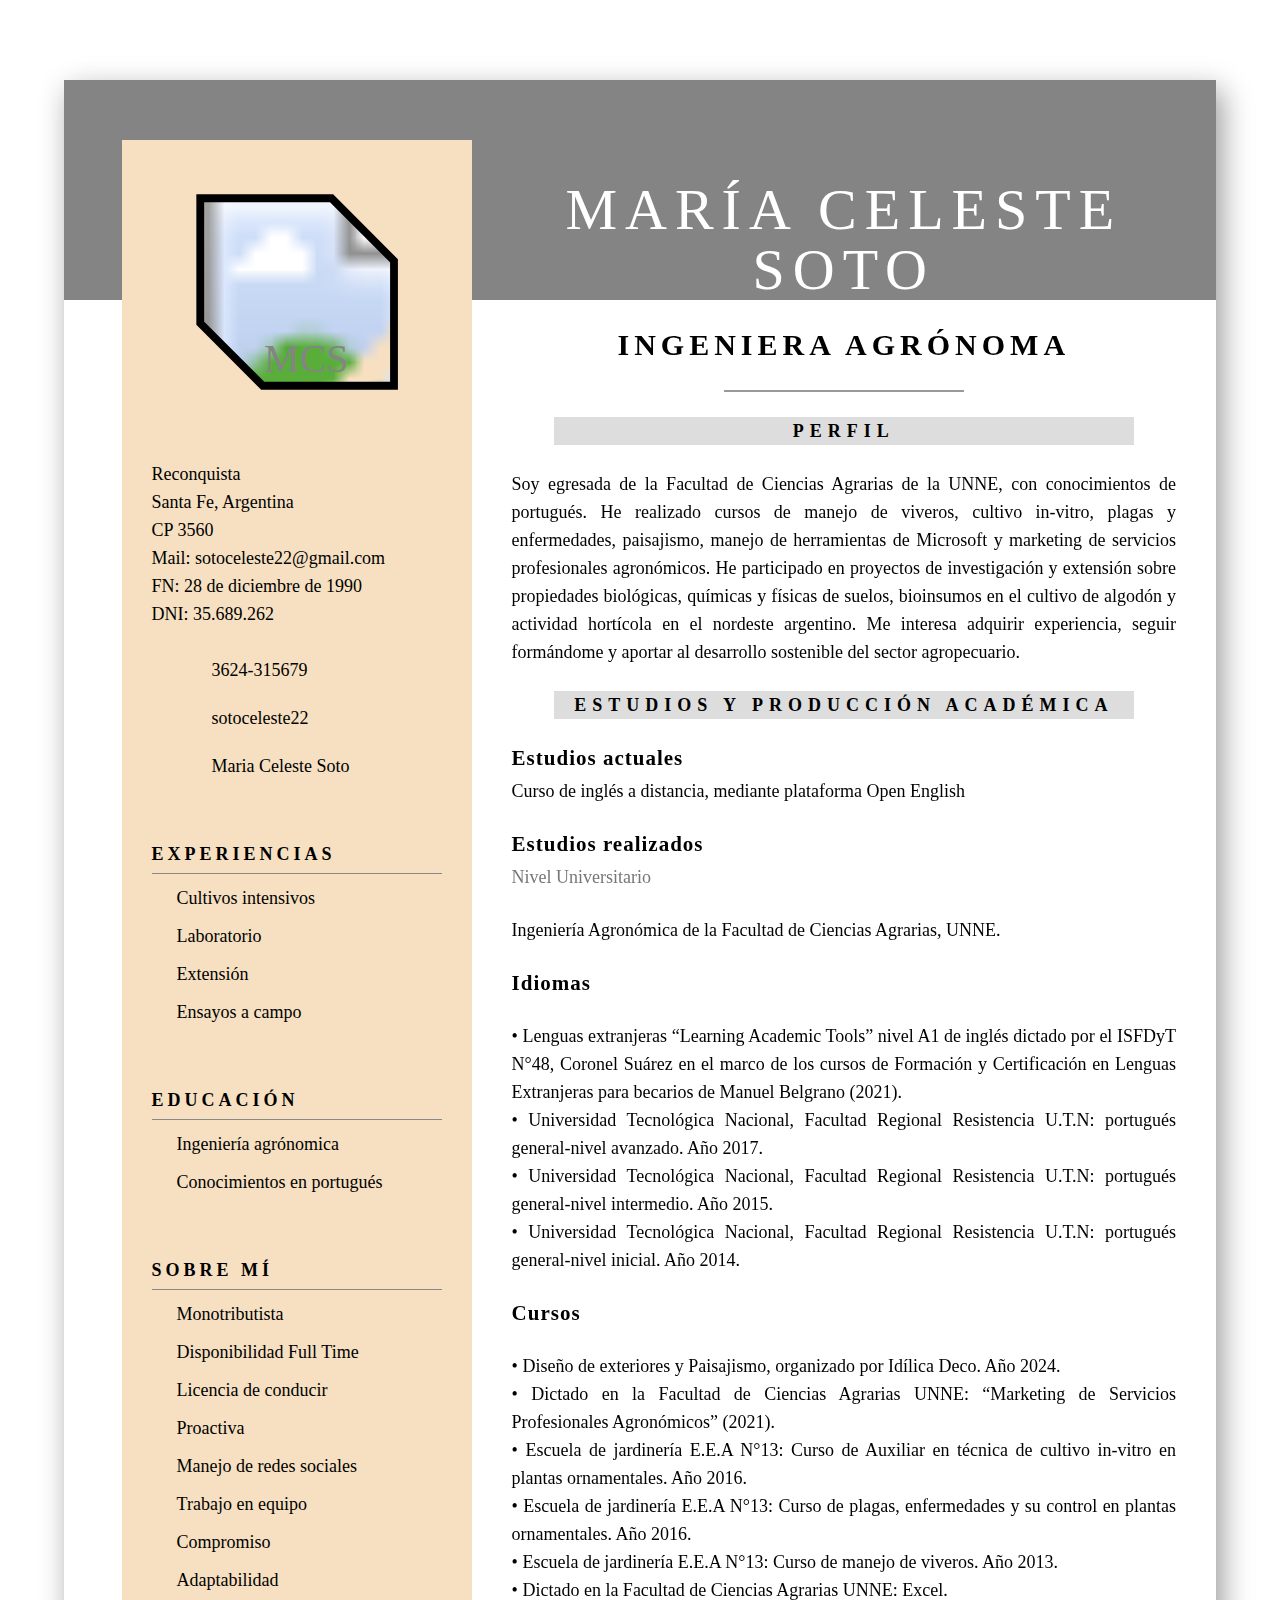
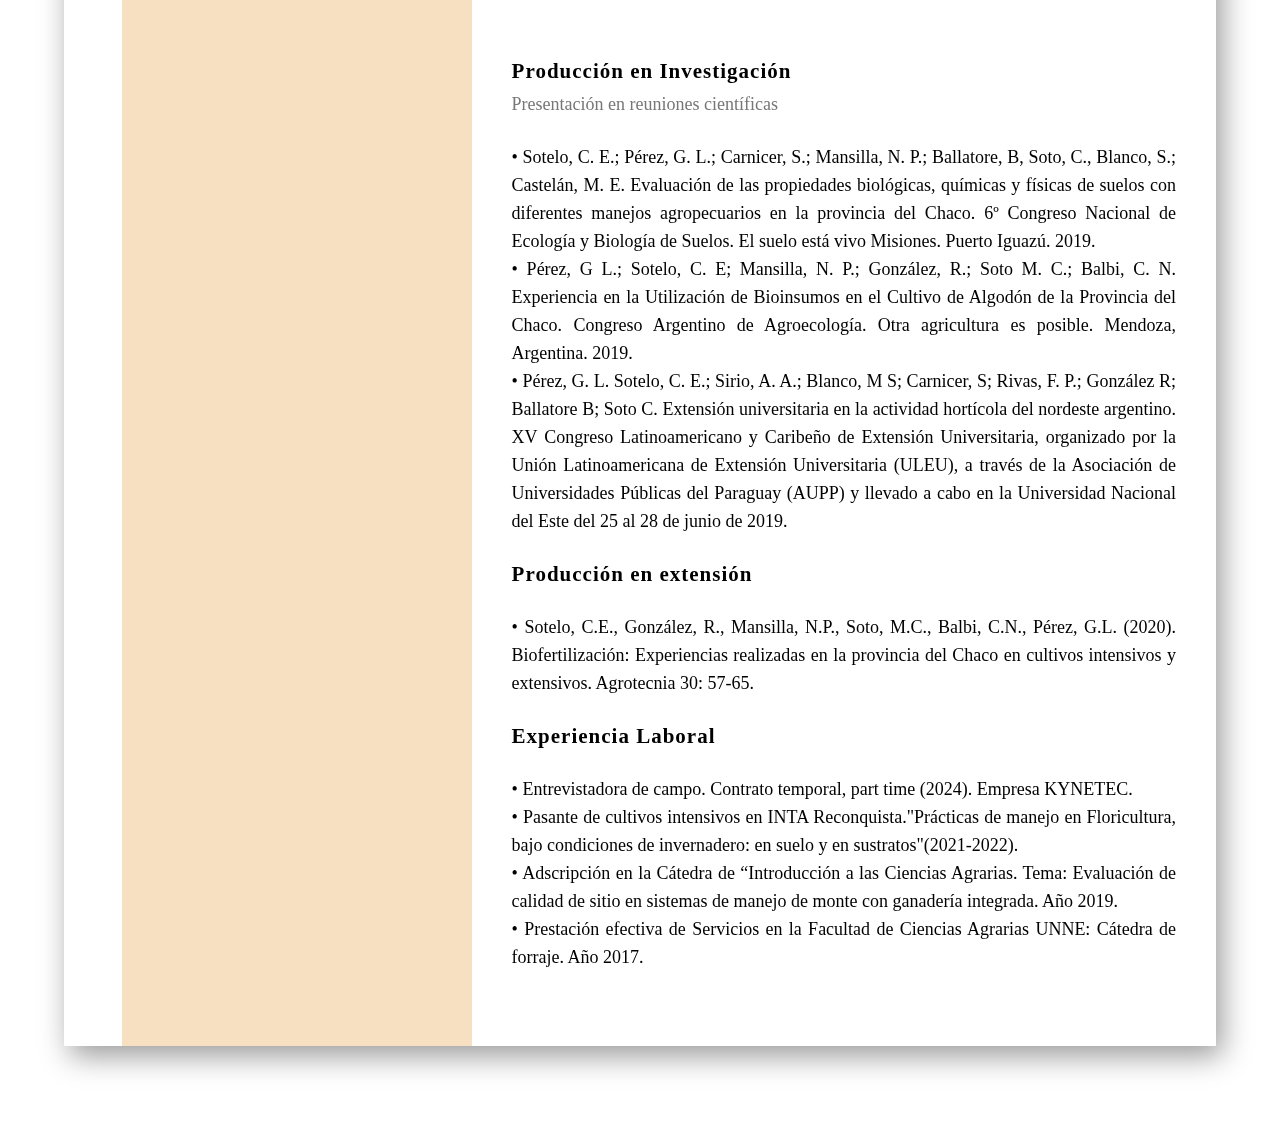
==== commit 9c06bf95: "Actualizaicon de foto" ====
--- a/index.html
+++ b/index.html
@@ -316,8 +316,8 @@
                       <use xlink:href="#frame-path"/>
                     </clipPath>
                   </defs>                                    
-                  <image xlink:href="https://lh3.googleusercontent.com/pw/AIL4fc_VCGMLMxO91oIY7ipNr3IX1RSGof-NWBEEXBBclyxEpnQohpBBoKDKeJiX0Zosqd-iY9bjq92kySRo_44Vyw8hzIs9rQaY6sordCReHBe0UpFfBoItEORDHcNeMznGfMvWJ95zpdIHOPg_yZb9r0kubQ=w833-h625-s-no?authuser=0"
-                  x="-45" y="-25" width="260" height="260"
+                  <image xlink:href="https://lh3.googleusercontent.com/pw/AP1GczP6DaP-FAmH7KGSm5ezI8vuclV4NnE6UsiSunz5l7d0Px_zYnfS2PjK29jwpgifNle179LDgfyDKMsCGP6sW7bs6h6Lt7U4QkZPytoDn3eN6WE8jDZBi6G47C7X6K6Ocs6KTa8_Ui7Mxkf6Fi4EHdVGcg=w458-h617-s-no-gm?authuser=0"
+                  x="10" y="10" width="70" height="70"
                   preserveAspectRatio="xMidYMid slice"
                   clip-path="url(#frame-clip)"/>
 
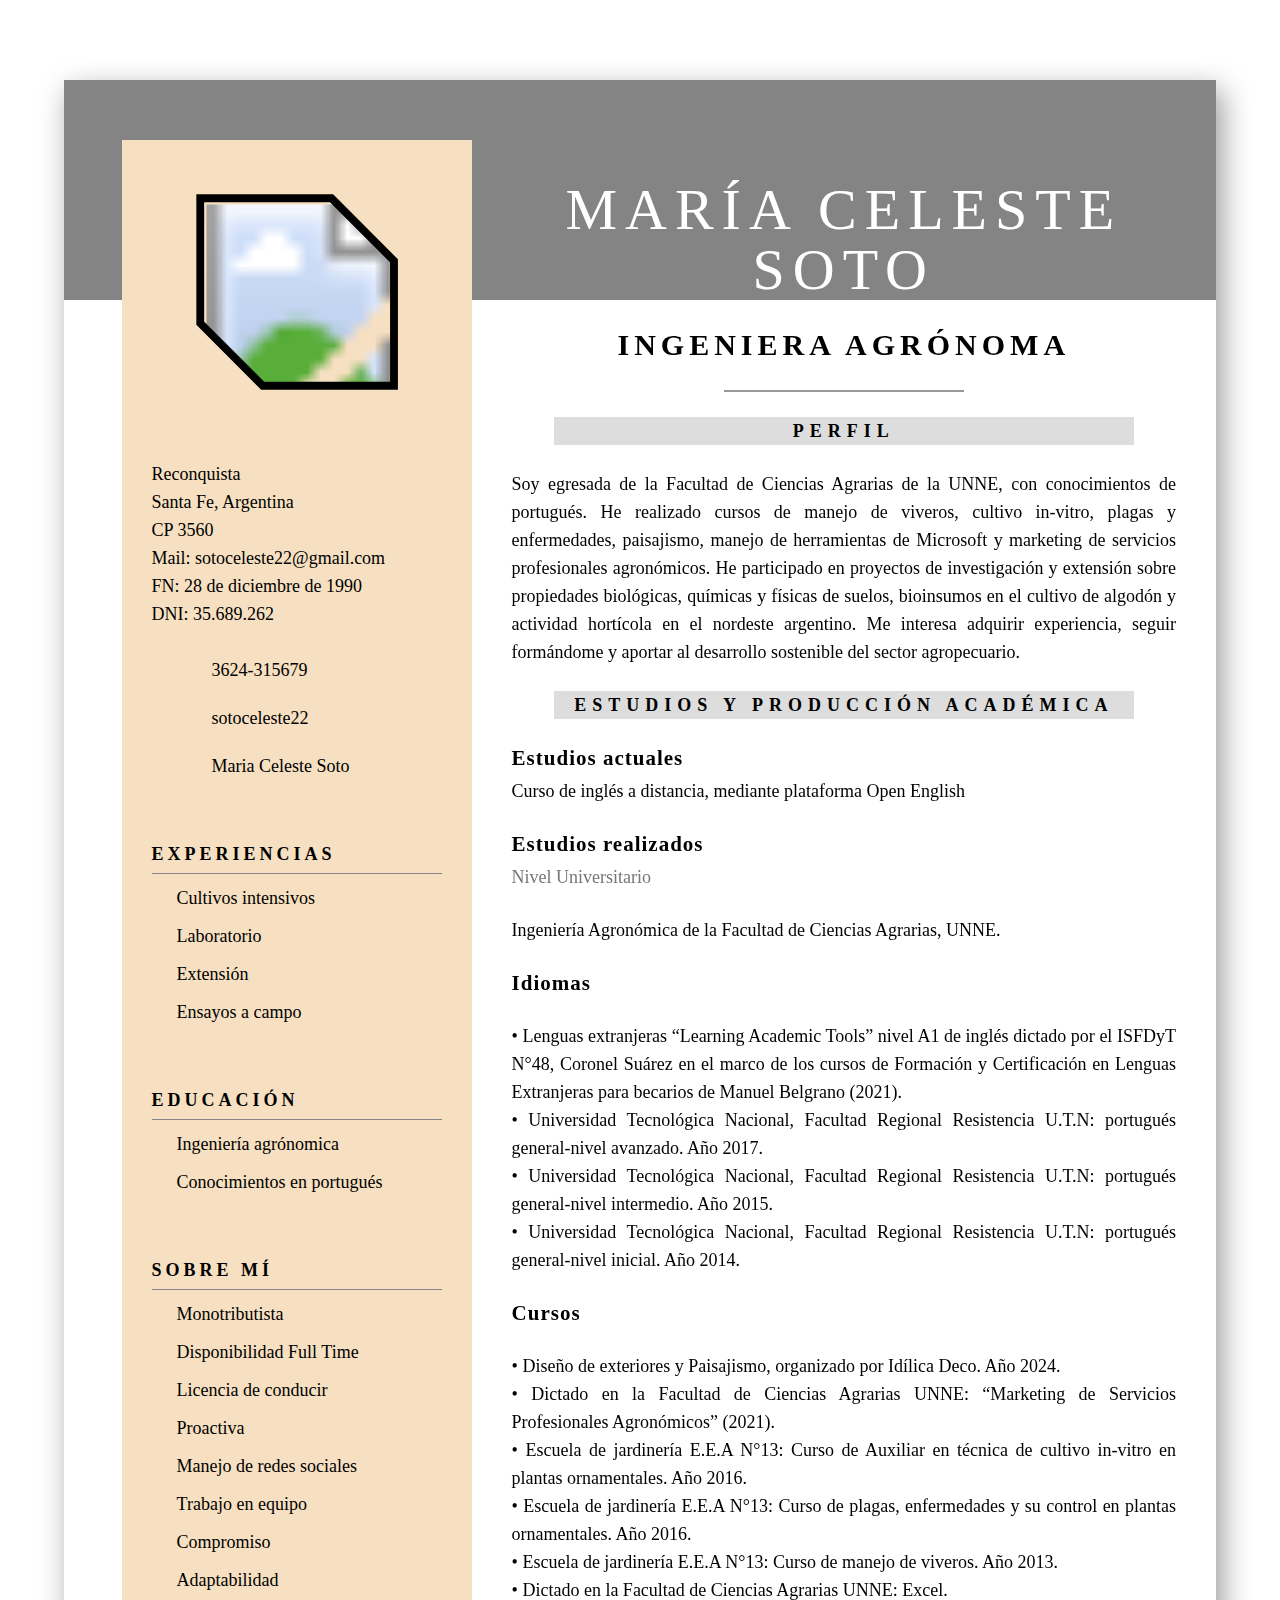
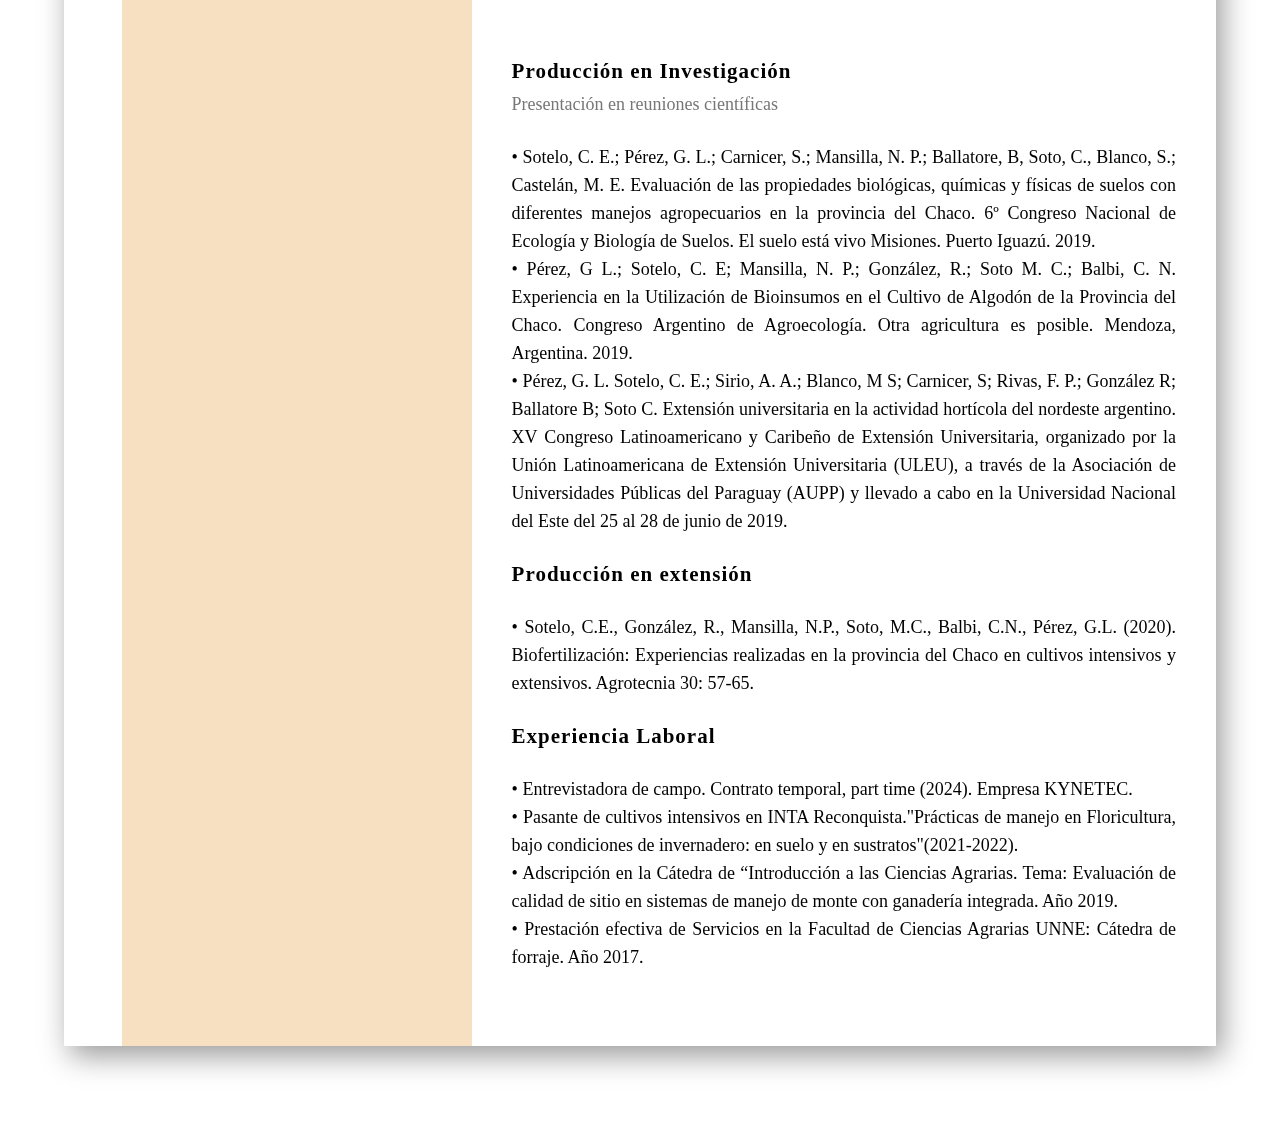
==== commit c4e80ad0: "Actualizacion de foto" ====
--- a/index.html
+++ b/index.html
@@ -316,8 +316,8 @@
                       <use xlink:href="#frame-path"/>
                     </clipPath>
                   </defs>                                    
-                  <image xlink:href="https://lh3.googleusercontent.com/pw/AP1GczP6DaP-FAmH7KGSm5ezI8vuclV4NnE6UsiSunz5l7d0Px_zYnfS2PjK29jwpgifNle179LDgfyDKMsCGP6sW7bs6h6Lt7U4QkZPytoDn3eN6WE8jDZBi6G47C7X6K6Ocs6KTa8_Ui7Mxkf6Fi4EHdVGcg=w458-h617-s-no-gm?authuser=0"
-                  x="10" y="10" width="70" height="70"
+                  <image xlink:href="https://lh3.googleusercontent.com/pw/AP1GczMxAgAQ43CEC7PWOrNyd8be0qcXRc2WrB2Zw_2nqZBWMYfs7pDGU8pB4FGCZEqNysFO8CoTfBKDaMRuNP4qaQdPDUqkK3a28bbhG98JphBWB2RbPmS5caQQIFm75DmR-tgwuoFsdWu0v_EsymKN4AJQ-g=w604-h617-s-no-gm?authuser=0"
+                  x="12" y="12" width="60" height="60"
                   preserveAspectRatio="xMidYMid slice"
                   clip-path="url(#frame-clip)"/>
 
@@ -326,7 +326,7 @@
                   
                                                                                                                  
                 </svg>                
-                <p class="logo-text">MCS</p>
+                <!-- <p class="logo-text">MCS</p> -->
             </div>
         </div>
         <p>Reconquista</p>
